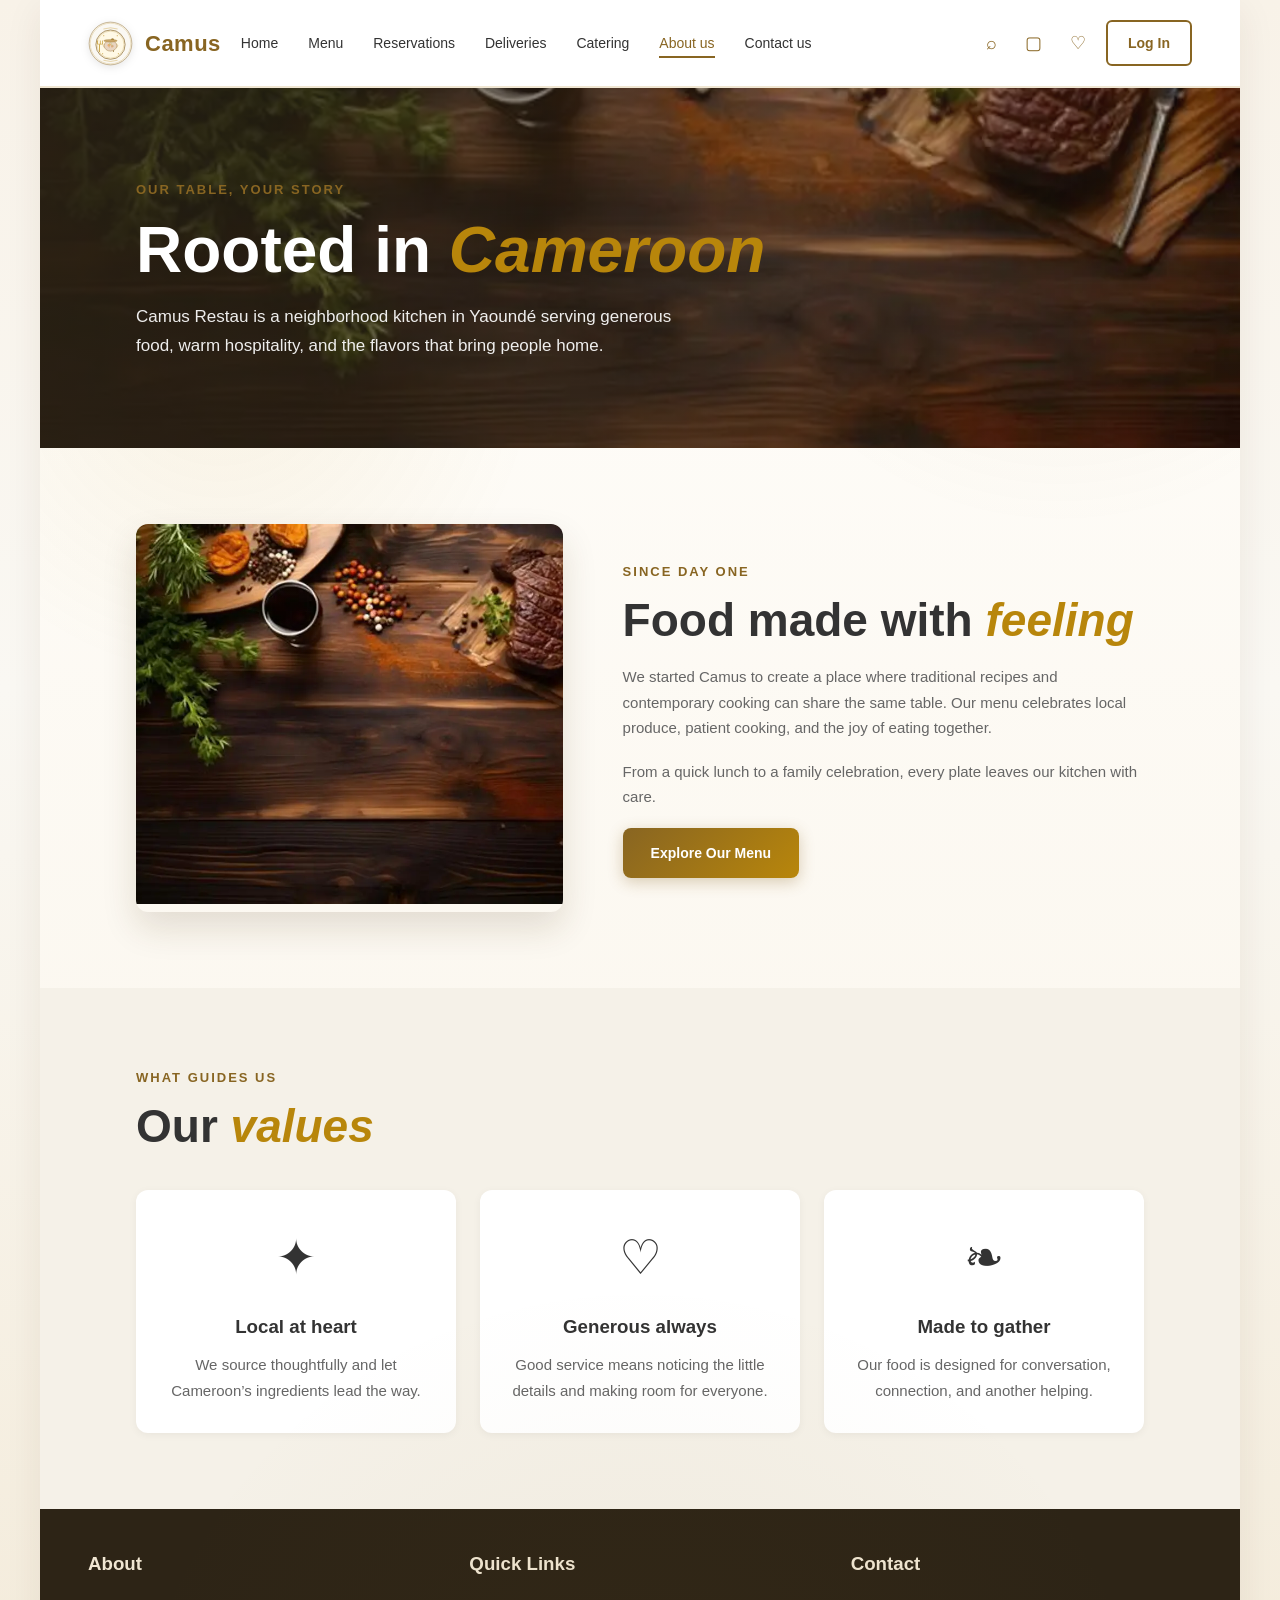
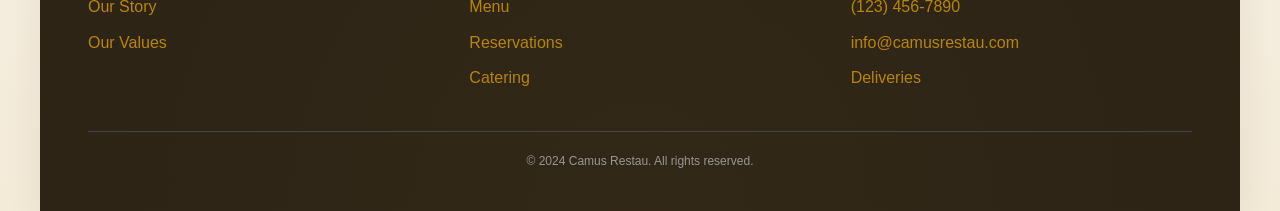
==== about.html @ 5d690c19 "Add about catering and delivery pages" ====
<!doctype html>
<html lang="en">
<head>
  <meta charset="UTF-8">
  <meta name="viewport" content="width=device-width, initial-scale=1.0">
  <title>About Us - Camus Restau</title>
  <link rel="stylesheet" href="style.css">
</head>
<body class="service-page">
  <main class="site-shell">
    <div class="paper-panel">
      <header class="site-header">
        <a href="index.html" class="brand" aria-label="Camus Restau home"><img src="logo.svg" alt="Camus Restau" class="brand-logo"><span>Camus</span></a>
        <button class="mobile-menu" id="menuButton" aria-label="Toggle navigation" aria-expanded="false">☰</button>
        <nav class="main-nav" id="mainNav" aria-label="Primary navigation">
          <a href="index.html">Home</a><a href="menu.html">Menu</a><a href="reservations.html">Reservations</a><a href="deliveries.html">Deliveries</a><a href="catering.html">Catering</a><a href="about.html" class="active">About us</a><a href="index.html#contact">Contact us</a>
        </nav>
        <div class="header-actions"><button aria-label="Search" class="search-button">⌕</button><button aria-label="Shopping bag" data-message="Online ordering is coming soon">▢</button><button aria-label="Wishlist" data-message="Your wishlist is coming soon">♡</button><a href="login.html" class="login-button">Log In</a></div>
      </header>

      <section class="service-hero about-hero"><div><span class="eyebrow">Our table, your story</span><h1>Rooted in <span class="script-accent">Cameroon</span></h1><p>Camus Restau is a neighborhood kitchen in Yaoundé serving generous food, warm hospitality, and the flavors that bring people home.</p></div></section>
      <section class="about-intro content-section"><div class="about-image"><img src="sample-pics/bg2.webp" alt="A warm dining room prepared for guests"></div><div class="section-copy"><span class="eyebrow">Since day one</span><h2>Food made with <span class="script-accent">feeling</span></h2><p>We started Camus to create a place where traditional recipes and contemporary cooking can share the same table. Our menu celebrates local produce, patient cooking, and the joy of eating together.</p><p>From a quick lunch to a family celebration, every plate leaves our kitchen with care.</p><a href="menu.html" class="primary-button">Explore Our Menu</a></div></section>
      <section class="values-section content-section"><div class="section-heading"><span class="eyebrow">What guides us</span><h2>Our <span class="script-accent">values</span></h2></div><div class="feature-grid"><article class="feature-card"><span>✦</span><h3>Local at heart</h3><p>We source thoughtfully and let Cameroon’s ingredients lead the way.</p></article><article class="feature-card"><span>♡</span><h3>Generous always</h3><p>Good service means noticing the little details and making room for everyone.</p></article><article class="feature-card"><span>❧</span><h3>Made to gather</h3><p>Our food is designed for conversation, connection, and another helping.</p></article></div></section>
      <footer class="site-footer"><div class="footer-content"><div class="footer-section"><h3>About</h3><a href="about.html">Our Story</a><a href="about.html#values">Our Values</a></div><div class="footer-section"><h3>Quick Links</h3><a href="menu.html">Menu</a><a href="reservations.html">Reservations</a><a href="catering.html">Catering</a></div><div class="footer-section"><h3>Contact</h3><a href="tel:+1234567890">(123) 456-7890</a><a href="mailto:info@camusrestau.com">info@camusrestau.com</a><a href="deliveries.html">Deliveries</a></div></div><div class="footer-bottom"><p>&copy; 2024 Camus Restau. All rights reserved.</p></div></footer>
    </div>
  </main>
  <script src="js/app.js"></script>
</body>
</html>
---- style.css ----
/* Global Styles */
* {
    margin: 0;
    padding: 0;
    box-sizing: border-box;
}

html {
    scroll-behavior: smooth;
}

body {
    font-family: -apple-system, BlinkMacSystemFont, "Segoe UI", Roboto, "Helvetica Neue", sans-serif;
    line-height: 1.6;
    color: #333;
    background:
        radial-gradient(circle at top, rgba(184, 134, 11, 0.12), transparent 25%),
        linear-gradient(180deg, #f8f2e8 0%, #faf8f3 38%, #f3ead8 100%);
}

/* Layout */
.site-shell {
    max-width: 100%;
    margin: 0 auto;
    padding: 0;
}

.paper-panel {
    max-width: 1200px;
    margin: 0 auto;
    background: linear-gradient(180deg, #fffefb 0%, #f9f3e8 100%);
    min-height: 100vh;
    display: flex;
    flex-direction: column;
    box-shadow: 0 10px 35px rgba(60, 40, 8, 0.08);
    position: relative;
}

.paper-panel::before {
    content: "";
    position: absolute;
    inset: 0;
    background: radial-gradient(circle at 15% 20%, rgba(184, 134, 11, 0.08), transparent 18%),
                radial-gradient(circle at 85% 10%, rgba(136, 101, 34, 0.08), transparent 18%),
                radial-gradient(circle at 50% 100%, rgba(136, 101, 34, 0.06), transparent 28%);
    pointer-events: none;
}

/* Header & Navigation */
.site-header {
    display: flex;
    align-items: center;
    justify-content: space-between;
    gap: 20px;
    padding: 20px 4%;
    background: white;
    border-bottom: 2px solid #f0e6d2;
    flex-wrap: wrap;
    position: sticky;
    top: 0;
    z-index: 10;
}

.brand {
    display: flex;
    align-items: center;
    gap: 12px;
    font-size: 22px;
    font-weight: 700;
    color: #886522;
    text-decoration: none;
    letter-spacing: 0.5px;
}

.brand-mark {
    font-size: 28px;
    background: linear-gradient(135deg, #886522, #b8860b);
    -webkit-background-clip: text;
    -webkit-text-fill-color: transparent;
    background-clip: text;
}

.brand-logo {
    width: 45px;
    height: 45px;
    object-fit: contain;
    filter: drop-shadow(0 2px 4px rgba(0, 0, 0, 0.1));
    transition: transform 0.3s ease;
}

.brand:hover .brand-logo {
    transform: scale(1.05) rotate(-2deg);
}

.main-nav {
    display: flex;
    gap: 30px;
    margin: 0 auto 0 0;
    list-style: none;
}

.main-nav a {
    text-decoration: none;
    color: #333;
    font-size: 14px;
    font-weight: 500;
    transition: color 0.3s ease;
    position: relative;
}

.main-nav a:hover,
.main-nav a.active {
    color: #886522;
}

.main-nav a::after {
    content: '';
    position: absolute;
    bottom: -4px;
    left: 0;
    width: 0;
    height: 2px;
    background: #886522;
    transition: width 0.3s ease;
}

.main-nav a:hover::after,
.main-nav a.active::after {
    width: 100%;
}

.mobile-menu {
    display: none;
    background: none;
    border: none;
    font-size: 24px;
    cursor: pointer;
    color: #333;
}

.header-actions {
    display: flex;
    gap: 12px;
    align-items: center;
}

.header-actions button {
    background: none;
    border: none;
    font-size: 18px;
    cursor: pointer;
    padding: 8px;
    color: #886522;
    transition: transform 0.2s;
}

.header-actions button:hover {
    transform: scale(1.15);
}

.login-button {
    padding: 10px 20px !important;
    border: 2px solid #886522 !important;
    color: #886522 !important;
    background: white !important;
    border-radius: 6px;
    font-weight: 600;
    font-size: 14px !important;
    transition: all 0.3s;
}

.login-button:hover {
    background: #886522 !important;
    color: white !important;
}

/* Hero Section */
.hero {
    display: grid;
    grid-template-columns: 1fr 1fr;
    gap: 50px;
    align-items: center;
    padding: 60px 4%;
    background: linear-gradient(135deg, #faf8f3 0%, #f5f1e8 100%);
}

.hero-copy {
    display: flex;
    flex-direction: column;
    gap: 20px;
}

.hero-copy h1 {
    font-size: clamp(36px, 6vw, 56px);
    line-height: 1.2;
    color: #333;
    font-weight: 700;
}

.eyebrow {
    font-size: 13px;
    color: #886522;
    text-transform: uppercase;
    letter-spacing: 2px;
    font-weight: 700;
}

.script-accent {
    font-style: italic;
    color: #b8860b;
    font-weight: 600;
}

.hero-copy p {
    font-size: 16px;
    line-height: 1.7;
    color: #666;
    max-width: 500px;
}

.hero-actions {
    display: flex;
    gap: 15px;
    flex-wrap: wrap;
    margin-top: 10px;
}

.primary-button,
.secondary-button {
    padding: 14px 28px;
    font-size: 14px;
    font-weight: 600;
    border-radius: 8px;
    cursor: pointer;
    border: none;
    transition: all 0.3s ease;
    text-decoration: none;
    display: inline-block;
    text-align: center;
}

.primary-button {
    background: linear-gradient(135deg, #886522, #b8860b);
    color: white;
    box-shadow: 0 4px 15px rgba(136, 101, 34, 0.3);
}

.primary-button:hover {
    transform: translateY(-2px);
    box-shadow: 0 6px 20px rgba(136, 101, 34, 0.4);
}

.secondary-button {
    background: white;
    border: 2px solid #886522;
    color: #886522;
}

.secondary-button:hover {
    background: #886522;
    color: white;
    transform: translateY(-2px);
}

.hours {
    font-size: 15px;
    color: #886522;
    font-weight: 600;
    margin-top: 10px;
}

.hero-visual {
    position: relative;
    display: flex;
    justify-content: center;
    align-items: center;
}

.plate-ring {
    width: min(45vw, 420px);
    aspect-ratio: 1;
    border-radius: 50%;
    border: 4px solid #886522;
    display: flex;
    align-items: center;
    justify-content: center;
    position: relative;
    background: white;
    box-shadow: 0 8px 30px rgba(0, 0, 0, 0.1);
}

.plate-frame {
    width: 92%;
    aspect-ratio: 1;
    border-radius: 50%;
    overflow: hidden;
}

.plate-frame img {
    width: 100%;
    height: 100%;
    object-fit: cover;
}

.doodle,
.garnish,
.leaf-mark {
    position: absolute;
    font-size: 32px;
    opacity: 0.8;
}

.pizza-doodle {
    top: -10%;
    left: 5%;
    font-size: 48px;
}

.tomato {
    font-size: 24px;
    color: #e74c3c;
}

.tomato-one {
    top: 15%;
    right: 10%;
}

.tomato-two {
    bottom: 20%;
    right: 8%;
}

.onion {
    top: 8%;
    right: 15%;
}

.leaf-mark {
    bottom: 10%;
    left: 12%;
    font-size: 28px;
}

/* Main Content Area */
main {
    flex: 1;
}

/* Reviews Section */
.reviews-section {
    padding: 80px 4%;
    background: #faf8f3;
}

.section-heading-row {
    display: flex;
    justify-content: space-between;
    align-items: flex-start;
    margin-bottom: 50px;
    gap: 30px;
}

.section-heading-row > div:first-child {
    display: flex;
    align-items: flex-start;
    gap: 20px;
    flex: 1;
}

.section-heading-row h2 {
    font-size: clamp(28px, 5vw, 42px);
    color: #333;
    font-weight: 700;
}

.leaf-doodle {
    font-size: 42px;
    flex-shrink: 0;
}

.carousel-controls {
    display: flex;
    gap: 10px;
    flex-shrink: 0;
}

.control {
    width: 44px;
    height: 44px;
    border: 2px solid #ddd;
    background: white;
    cursor: pointer;
    font-size: 18px;
    border-radius: 8px;
    transition: all 0.3s;
    display: flex;
    align-items: center;
    justify-content: center;
}

.control.dark {
    border-color: #333;
    color: #333;
}

.control.dark:hover {
    background: #333;
    color: white;
}

.control.orange {
    border-color: #886522;
    color: #886522;
}

.control.orange:hover {
    background: #886522;
    color: white;
    transform: scale(1.05);
}

.review-grid {
    display: grid;
    grid-template-columns: repeat(auto-fit, minmax(320px, 1fr));
    gap: 25px;
}

.review-card {
    background: white;
    padding: 30px;
    border-radius: 12px;
    box-shadow: 0 2px 10px rgba(0, 0, 0, 0.05);
    transition: all 0.3s ease;
}

.review-card:hover {
    transform: translateY(-4px);
    box-shadow: 0 8px 25px rgba(0, 0, 0, 0.1);
}

.review-card p {
    font-size: 15px;
    line-height: 1.7;
    color: #666;
    margin-bottom: 15px;
}

.review-author {
    font-weight: 600;
    color: #886522;
    font-size: 14px;
}

.stars {
    color: #ffc107;
    font-size: 13px;
    margin-top: 10px;
}

/* Menu Page */
.menu-page {
    background: #f2e7d8;
}

.menu-page .paper-panel {
    background: rgba(255, 253, 250, 0.7);
    backdrop-filter: blur(1.5px);
}

.menu-hero {
    padding: 60px 4%;
    color: white;
    text-align: center;
    position: relative;
    overflow: hidden;
    background: linear-gradient(135deg, rgba(61, 42, 16, 0.75), rgba(184, 134, 11, 0.42));
}

.menu-hero::before {
    content: '';
    position: absolute;
    inset: 0;
    background: url('sample-pics/bg2.webp') center center / cover no-repeat;
    filter: saturate(1.18) contrast(1.12) brightness(0.82);
    transform: scale(1.03);
    z-index: 0;
}

.menu-hero::after {
    content: '';
    position: absolute;
    inset: 0;
    background: radial-gradient(circle at 20% 50%, rgba(255, 255, 255, 0.18) 0%, transparent 42%),
                radial-gradient(circle at 80% 80%, rgba(0, 0, 0, 0.18) 0%, transparent 46%);
    z-index: 1;
    pointer-events: none;
}

.menu-hero > * {
    position: relative;
    z-index: 2;
}

.menu-hero h1 {
    font-size: clamp(36px, 6vw, 52px);
    margin-bottom: 15px;
    font-weight: 800;
    letter-spacing: 1px;
    text-shadow: 0 2px 10px rgba(0, 0, 0, 0.2);
    animation: fadeInDown 0.8s ease-out;
}

.menu-hero p {
    font-size: 18px;
    opacity: 0.95;
    animation: fadeInUp 0.8s ease-out 0.2s both;
    letter-spacing: 0.5px;
}

@keyframes fadeInDown {
    from {
        opacity: 0;
        transform: translateY(-20px);
    }
    to {
        opacity: 1;
        transform: translateY(0);
    }
}

.menu-container {
    padding: 60px 4%;
    max-width: 1000px;
    margin: 0 auto;
    animation: fadeIn 0.8s ease-out 0.3s both;
    background: linear-gradient(180deg, rgba(255, 255, 255, 0.12), rgba(248, 241, 228, 0.72));
    border-radius: 0 0 24px 24px;
    position: relative;
    z-index: 1;
}

@keyframes fadeIn {
    from {
        opacity: 0;
    }
    to {
        opacity: 1;
    }
}

.menu-category {
    margin-bottom: 60px;
    background: rgba(255, 255, 255, 0.72);
    border: 1px solid rgba(136, 101, 34, 0.12);
    border-radius: 18px;
    padding: 28px 24px 12px;
    box-shadow: 0 10px 30px rgba(80, 56, 16, 0.07);
    backdrop-filter: blur(1px);
}

.menu-category h2 {
    font-size: 32px;
    color: #886522;
    margin-bottom: 30px;
    padding-bottom: 15px;
    border-bottom: 3px solid #886522;
    position: relative;
    animation: slideInLeft 0.6s ease-out;
}

@keyframes slideInLeft {
    from {
        opacity: 0;
        transform: translateX(-30px);
    }
    to {
        opacity: 1;
        transform: translateX(0);
    }
}

.menu-item {
    display: flex;
    justify-content: space-between;
    align-items: flex-start;
    gap: 20px;
    margin-bottom: 25px;
    padding: 20px;
    border: 1px solid rgba(224, 213, 199, 0.9);
    border-radius: 12px;
    transition: all 0.3s ease;
    background: linear-gradient(180deg, rgba(255,255,255,0.96), rgba(249,244,234,0.92));
    animation: slideInRight 0.6s ease-out;
}

.menu-item:nth-child(1) {
    animation-delay: 0.1s;
}

.menu-item:nth-child(2) {
    animation-delay: 0.2s;
}

.menu-item:nth-child(3) {
    animation-delay: 0.3s;
}

.menu-item:nth-child(4) {
    animation-delay: 0.4s;
}

.menu-item:nth-child(5) {
    animation-delay: 0.5s;
}

.menu-item:nth-child(6) {
    animation-delay: 0.6s;
}

@keyframes slideInRight {
    from {
        opacity: 0;
        transform: translateX(-20px);
    }
    to {
        opacity: 1;
        transform: translateX(0);
    }
}

.menu-item:hover {
    background: #faf8f3;
    transform: translateX(8px);
    box-shadow: 0 4px 12px rgba(136, 101, 34, 0.1);
    border-bottom-color: #886522;
}

.menu-item:last-child {
    border-bottom: 1px solid #f0e6d2;
}

.item-info h3 {
    font-size: 18px;
    color: #333;
    margin-bottom: 8px;
    font-weight: 700;
    letter-spacing: 0.3px;
}

.item-description {
    font-size: 14px;
    color: #666;
    line-height: 1.6;
    margin-bottom: 8px;
}

.item-price {
    font-size: 18px;
    color: #886522;
    font-weight: 700;
    white-space: nowrap;
    background: linear-gradient(135deg, rgba(136, 101, 34, 0.1), rgba(184, 134, 11, 0.1));
    padding: 6px 12px;
    border-radius: 6px;
}

.item-info {
    flex: 1;
}

/* Reservation Page */
.reservation-hero {
    padding: 60px 4%;
    background:
        radial-gradient(circle at top left, rgba(184, 134, 11, 0.15), transparent 28%),
        linear-gradient(135deg, #f2e7d5, #faf8f3 52%, #f3ebdd);
    text-align: center;
    border-bottom: 2px solid #e0d5c7;
    position: relative;
    overflow: hidden;
}

.reservation-hero::before {
    content: "";
    position: absolute;
    inset: 0;
    background: radial-gradient(circle at 85% 30%, rgba(136, 101, 34, 0.08), transparent 20%);
    pointer-events: none;
}

.reservation-hero h1 {
    font-size: clamp(36px, 6vw, 52px);
    color: #333;
    margin-bottom: 15px;
    font-weight: 800;
    letter-spacing: 1px;
    animation: slideDown 0.6s ease-out;
}

.reservation-hero p {
    font-size: 16px;
    color: #666;
    animation: slideUp 0.6s ease-out 0.1s both;
}

@keyframes slideDown {
    from {
        opacity: 0;
        transform: translateY(-20px);
    }
    to {
        opacity: 1;
        transform: translateY(0);
    }
}

@keyframes slideUp {
    from {
        opacity: 0;
        transform: translateY(20px);
    }
    to {
        opacity: 1;
        transform: translateY(0);
    }
}

.reservation-container {
    max-width: 600px;
    margin: 60px auto;
    padding: 40px;
    background: linear-gradient(180deg, #fffdfb, #f5efe5);
    border: 1px solid rgba(136, 101, 34, 0.12);
    border-radius: 16px;
    box-shadow: 0 18px 35px rgba(72, 48, 14, 0.09);
    animation: fadeInUp 0.6s ease-out;
}

@keyframes fadeInUp {
    from {
        opacity: 0;
        transform: translateY(30px);
    }
    to {
        opacity: 1;
        transform: translateY(0);
    }
}

.form-group {
    margin-bottom: 25px;
    animation: fadeIn 0.6s ease-out;
}

.form-group label {
    display: block;
    margin-bottom: 10px;
    font-weight: 600;
    color: #333;
    font-size: 14px;
    letter-spacing: 0.3px;
}

.form-group input,
.form-group select,
.form-group textarea {
    width: 100%;
    padding: 13px 15px;
    border: 2px solid #e0d5c7;
    border-radius: 8px;
    font-size: 14px;
    font-family: inherit;
    transition: all 0.3s ease;
    background: #fafafa;
}

.form-group input:hover,
.form-group select:hover,
.form-group textarea:hover {
    border-color: #d4c4b8;
    background: white;
}

.form-group input:focus,
.form-group select:focus,
.form-group textarea:focus {
    outline: none;
    border-color: #886522;
    background: white;
    box-shadow: 0 0 0 4px rgba(136, 101, 34, 0.15);
    transform: translateY(-1px);
}

.form-row {
    display: grid;
    grid-template-columns: 1fr 1fr;
    gap: 20px;
}

.form-row .form-group {
    margin-bottom: 25px;
    animation: fadeIn 0.6s ease-out;
}

.form-row .form-group:nth-child(1) {
    animation-delay: 0.1s;
}

.form-row .form-group:nth-child(2) {
    animation-delay: 0.2s;
}

.submit-button {
    width: 100%;
    padding: 16px;
    background: linear-gradient(135deg, #886522, #b8860b);
    color: white;
    border: none;
    border-radius: 8px;
    font-size: 16px;
    font-weight: 700;
    cursor: pointer;
    transition: all 0.3s ease;
    margin-top: 20px;
    letter-spacing: 0.5px;
    box-shadow: 0 4px 15px rgba(136, 101, 34, 0.3);
}

.submit-button:hover {
    transform: translateY(-2px);
    box-shadow: 0 8px 25px rgba(136, 101, 34, 0.45);
}

.submit-button:active {
    transform: translateY(0);
    box-shadow: 0 2px 8px rgba(136, 101, 34, 0.3);
}

/* Footer */
.site-footer {
    max-width: 100%;
    background: #2d2416;
    color: #b8860b;
    padding: 40px 4%;
    margin-top: auto;
}

.footer-content {
    max-width: 1200px;
    margin: 0 auto;
    display: grid;
    grid-template-columns: repeat(auto-fit, minmax(250px, 1fr));
    gap: 40px;
    margin-bottom: 30px;
}

.footer-section h3 {
    color: #f0e6d2;
    margin-bottom: 15px;
    font-weight: 600;
}

.footer-section a {
    display: block;
    color: #b8860b;
    text-decoration: none;
    margin-bottom: 10px;
    transition: color 0.3s;
}

.footer-section a:hover {
    color: #f0e6d2;
}

.footer-bottom {
    border-top: 1px solid #444;
    padding-top: 20px;
    text-align: center;
    font-size: 12px;
    color: #999;
}

/* Info Box Styling */
.info-box {
    background: linear-gradient(135deg, #f5f1e8, #faf8f3);
    padding: 25px;
    border-radius: 10px;
    margin-top: 30px;
    border-left: 5px solid #886522;
    box-shadow: 0 4px 12px rgba(136, 101, 34, 0.1);
    transition: all 0.3s ease;
}

.info-box:hover {
    box-shadow: 0 6px 20px rgba(136, 101, 34, 0.15);
    transform: translateY(-2px);
}

.info-box h3 {
    color: #886522;
    margin-bottom: 10px;
    font-size: 18px;
    font-weight: 700;
}

.info-box p {
    color: #666;
    font-size: 14px;
    line-height: 1.6;
    margin-bottom: 10px;
}

.info-box p:last-child {
    margin-bottom: 0;
}

/* Feature Cards */
.feature-card {
    text-align: center;
    padding: 30px 20px;
    border-radius: 12px;
    background: white;
    transition: all 0.3s ease;
    box-shadow: 0 2px 8px rgba(0, 0, 0, 0.05);
}

.feature-card:hover {
    transform: translateY(-8px);
    box-shadow: 0 12px 30px rgba(136, 101, 34, 0.15);
}

.feature-card span {
    font-size: 48px;
    display: block;
    margin-bottom: 15px;
    animation: pulse 2s ease-in-out infinite;
}

@keyframes pulse {
    0%, 100% {
        transform: scale(1);
    }
    50% {
        transform: scale(1.05);
    }
}

/* Checkbox Styling */
input[type="checkbox"] {
    width: 18px;
    height: 18px;
    cursor: pointer;
    accent-color: #886522;
}

input[type="checkbox"]:hover {
    filter: brightness(0.9);
}

/* Login & Sign Up Page */
.login-container {
    flex: 1;
    display: flex;
    align-items: center;
    justify-content: center;
    padding: 60px 4%;
    background: linear-gradient(135deg, #f5f1e8 0%, #faf8f3 100%);
}

.login-card,
.signup-card {
    width: 100%;
    max-width: 450px;
    background: white;
    padding: 45px;
    border-radius: 12px;
    box-shadow: 0 8px 30px rgba(0, 0, 0, 0.1);
    animation: slideInUp 0.6s ease-out;
}

.login-header {
    text-align: center;
    margin-bottom: 35px;
    animation: fadeIn 0.6s ease-out;
}

.login-header h1 {
    font-size: 32px;
    color: #333;
    margin-bottom: 10px;
    font-weight: 800;
}

.login-header p {
    color: #666;
    font-size: 14px;
}

.login-form,
.signup-form {
    display: flex;
    flex-direction: column;
    gap: 20px;
}

.login-form .form-group,
.signup-form .form-group {
    margin-bottom: 0;
    animation: fadeIn 0.6s ease-out;
}

.login-form .form-group:nth-child(1) {
    animation-delay: 0.1s;
}

.login-form .form-group:nth-child(2) {
    animation-delay: 0.2s;
}

.login-form .form-group:nth-child(3) {
    animation-delay: 0.3s;
}

.signup-form .form-row .form-group {
    animation: fadeIn 0.6s ease-out;
}

.login-form label,
.signup-form label {
    font-weight: 600;
    color: #333;
    font-size: 13px;
    margin-bottom: 8px;
    display: block;
}

.login-form input,
.signup-form input,
.login-form textarea,
.signup-form textarea {
    width: 100%;
    padding: 12px 14px;
    border: 2px solid #e0d5c7;
    border-radius: 8px;
    font-size: 14px;
    font-family: inherit;
    transition: all 0.3s ease;
    background: #fafafa;
}

.login-form input:hover,
.signup-form input:hover {
    border-color: #d4c4b8;
    background: white;
}

.login-form input:focus,
.signup-form input:focus {
    outline: none;
    border-color: #886522;
    background: white;
    box-shadow: 0 0 0 3px rgba(136, 101, 34, 0.15);
}

.password-wrapper {
    position: relative;
    display: flex;
    align-items: center;
}

.password-wrapper input {
    flex: 1;
    padding-right: 45px;
}

.toggle-password {
    position: absolute;
    right: 12px;
    background: none;
    border: none;
    cursor: pointer;
    font-size: 18px;
    padding: 6px;
    color: #886522;
    transition: transform 0.2s;
}

.toggle-password:hover {
    transform: scale(1.2);
}

.form-options {
    display: flex;
    justify-content: space-between;
    align-items: center;
    font-size: 13px;
    margin-bottom: 5px;
}

.remember-me {
    display: flex;
    align-items: center;
    gap: 6px;
}

.remember-me input[type="checkbox"] {
    width: 16px;
    height: 16px;
    accent-color: #886522;
}

.remember-me label {
    margin: 0;
    cursor: pointer;
    color: #666;
}

.forgot-password {
    color: #886522;
    text-decoration: none;
    font-weight: 500;
    transition: color 0.3s;
}

.forgot-password:hover {
    color: #b8860b;
    text-decoration: underline;
}

.login-submit {
    background: linear-gradient(135deg, #886522, #b8860b);
    color: white;
    border: none;
    padding: 14px;
    border-radius: 8px;
    font-size: 15px;
    font-weight: 700;
    cursor: pointer;
    transition: all 0.3s ease;
    margin-top: 10px;
    letter-spacing: 0.5px;
    box-shadow: 0 4px 15px rgba(136, 101, 34, 0.3);
}

.login-submit:hover {
    transform: translateY(-2px);
    box-shadow: 0 6px 20px rgba(136, 101, 34, 0.4);
}

.login-submit:active {
    transform: translateY(0);
    box-shadow: 0 2px 8px rgba(136, 101, 34, 0.3);
}

.signup-section {
    text-align: center;
    padding-top: 20px;
    border-top: 1px solid #e0d5c7;
    font-size: 14px;
    color: #666;
    animation: fadeIn 0.6s ease-out 0.4s both;
}

.signup-section a {
    color: #886522;
    text-decoration: none;
    font-weight: 600;
    transition: color 0.3s;
}

.signup-section a:hover {
    color: #b8860b;
    text-decoration: underline;
}

.demo-info {
    background: linear-gradient(135deg, #f5f1e8, #faf8f3);
    padding: 15px;
    border-radius: 8px;
    border-left: 4px solid #886522;
    font-size: 12px;
    color: #666;
    margin-top: 20px;
    animation: fadeIn 0.6s ease-out 0.5s both;
}

.demo-info p {
    margin: 0;
    line-height: 1.6;
}

.error-message {
    color: #e74c3c;
    font-size: 12px;
    margin-top: 5px;
    display: block;
    min-height: 16px;
    animation: slideDown 0.3s ease-out;
}

.error-message:empty {
    display: none;
}

/* Menu Search Styles */
.menu-search-section {
    padding: 30px 4%;
    background: white;
    border-bottom: 2px solid #f0e6d2;
    display: flex;
    justify-content: center;
    animation: fadeIn 0.6s ease-out;
}

.search-box {
    width: 100%;
    max-width: 500px;
    position: relative;
}

.search-box input {
    width: 100%;
    padding: 14px 18px 14px 45px;
    border: 2px solid #e0d5c7;
    border-radius: 8px;
    font-size: 14px;
    font-family: inherit;
    transition: all 0.3s ease;
    background: #fafafa;
}

.search-box input:focus {
    outline: none;
    border-color: #886522;
    background: white;
    box-shadow: 0 0 0 3px rgba(136, 101, 34, 0.15);
}

.search-box::before {
    content: '⌕';
    position: absolute;
    left: 14px;
    top: 50%;
    transform: translateY(-50%);
    color: #886522;
    font-size: 16px;
    pointer-events: none;
}

.no-results {
    text-align: center;
    padding: 40px 20px;
    color: #666;
    font-size: 16px;
}

.no-results span {
    font-size: 48px;
    display: block;
    margin-bottom: 15px;
    opacity: 0.5;
}

.menu-item.hidden {
    display: none;
}

.menu-item.highlighted {
    background: linear-gradient(135deg, #fff9e6, #fef4d4);
    border-left: 4px solid #b8860b;
}

/* About, catering, and delivery pages */
.login-button {
    display: inline-block;
    text-decoration: none;
    text-align: center;
}

.service-hero {
    min-height: 360px;
    padding: 80px 8%;
    display: flex;
    align-items: center;
    position: relative;
    overflow: hidden;
    background: #f3ead8;
}

.service-hero::before {
    content: '';
    position: absolute;
    inset: 0;
    background: linear-gradient(90deg, rgba(45, 36, 22, 0.82), rgba(45, 36, 22, 0.22)), url('sample-pics/bg2.webp') center / cover;
}

.service-hero > * {
    position: relative;
    z-index: 1;
}

.service-hero h1 {
    max-width: 650px;
    color: white;
    font-size: clamp(38px, 7vw, 64px);
    line-height: 1.1;
    margin: 14px 0 18px;
}

.service-hero p {
    max-width: 560px;
    color: rgba(255, 255, 255, 0.92);
    font-size: 17px;
    line-height: 1.7;
}

.content-section {
    padding: 76px 8%;
}

.section-heading {
    margin-bottom: 38px;
}

.section-heading h2,
.section-copy h2,
.service-form-copy h2 {
    color: #333;
    font-size: clamp(30px, 5vw, 46px);
    line-height: 1.15;
    margin-top: 10px;
}

.feature-grid {
    display: grid;
    grid-template-columns: repeat(3, 1fr);
    gap: 24px;
}

.values-section,
.steps-grid {
    background: #f5f1e8;
}

.feature-card strong {
    display: block;
    color: #b8860b;
    font-size: 18px;
    margin-bottom: 14px;
}

.feature-card h3 {
    margin-bottom: 10px;
}

.feature-card p,
.section-copy p,
.service-form-copy p {
    color: #666;
    font-size: 15px;
    line-height: 1.7;
}

.about-intro {
    display: grid;
    grid-template-columns: minmax(280px, 0.9fr) 1.1fr;
    gap: 60px;
    align-items: center;
}

.about-image {
    min-height: 380px;
    overflow: hidden;
    border-radius: 12px;
    box-shadow: 0 16px 35px rgba(72, 48, 14, 0.14);
}

.about-image img {
    width: 100%;
    height: 100%;
    min-height: 380px;
    object-fit: cover;
}

.section-copy p {
    margin: 18px 0;
}

.service-form-section {
    display: grid;
    grid-template-columns: 0.8fr 1.2fr;
    gap: 60px;
    padding: 76px 8%;
    background: #fffdfb;
}

.contact-note {
    border-left: 4px solid #b8860b;
    padding-left: 16px;
    margin-top: 25px;
}

.service-form {
    display: grid;
    grid-template-columns: 1fr 1fr;
    gap: 12px 18px;
    padding: 30px;
    background: #f5f1e8;
    border: 1px solid #e0d5c7;
    border-radius: 12px;
}

.service-form label {
    color: #333;
    font-weight: 600;
    font-size: 13px;
    align-self: end;
}

.service-form input,
.service-form select,
.service-form textarea {
    width: 100%;
    padding: 12px 14px;
    border: 2px solid #e0d5c7;
    border-radius: 8px;
    background: white;
    font: inherit;
    grid-column: span 1;
}

.service-form textarea,
.service-form textarea + .submit-button {
    grid-column: 1 / -1;
}

.service-form input:focus,
.service-form select:focus,
.service-form textarea:focus {
    outline: none;
    border-color: #886522;
    box-shadow: 0 0 0 3px rgba(136, 101, 34, 0.15);
}

.service-form .submit-button {
    grid-column: 1 / -1;
}

.delivery-hero {
    justify-content: space-between;
    gap: 40px;
}

.delivery-route {
    width: min(34vw, 280px);
    display: flex;
    align-items: center;
    gap: 12px;
    color: white;
    font-size: 28px;
}

.delivery-route i {
    flex: 1;
    border-top: 3px dashed #f0c86a;
}

@media (max-width: 768px) {
    .service-hero,
    .content-section,
    .service-form-section {
        padding: 55px 5%;
    }

    .feature-grid,
    .about-intro,
    .service-form-section {
        grid-template-columns: 1fr;
    }

    .about-image,
    .about-image img {
        min-height: 260px;
    }

    .delivery-route {
        display: none;
    }

    .service-form {
        grid-template-columns: 1fr;
    }

    .service-form input,
    .service-form select,
    .service-form textarea,
    .service-form .submit-button {
        grid-column: 1;
    }
}

.signup-form .form-row {
    display: grid;
    grid-template-columns: 1fr 1fr;
    gap: 15px;
}

.signup-form .form-row .form-group {
    margin-bottom: 0;
}

.form-group.terms {
    display: flex;
    align-items: flex-start;
    gap: 8px;
    margin-bottom: 0;
    margin-top: 10px;
}

.form-group.terms input[type="checkbox"] {
    width: 16px;
    height: 16px;
    margin-top: 3px;
    flex-shrink: 0;
}

.form-group.terms label {
    margin: 0;
    font-weight: 500;
    color: #666;
    cursor: pointer;
}

@media (max-width: 1024px) {
    .hero {
        grid-template-columns: 1fr;
        padding: 40px 4%;
    }

    .hero-visual {
        order: -1;
    }

    .plate-ring {
        width: min(60vw, 350px);
    }

    .main-nav {
        gap: 20px;
    }

    .main-nav a {
        font-size: 13px;
    }
}

@media (max-width: 768px) {
    .site-header {
        padding: 15px 4%;
    }

    .brand {
        font-size: 18px;
    }

    .main-nav {
        position: absolute;
        top: 60px;
        left: 0;
        right: 0;
        background: white;
        flex-direction: column;
        gap: 0;
        padding: 20px;
        border-bottom: 2px solid #f0e6d2;
        max-height: 0;
        overflow: hidden;
        transition: max-height 0.3s ease;
        display: none;
    }

    .main-nav.is-open {
        display: flex;
        max-height: 500px;
    }

    .main-nav a {
        padding: 12px 0;
        border-bottom: 1px solid #f0e6d2;
    }

    .mobile-menu {
        display: block;
    }

    .header-actions {
        width: 100%;
        margin-top: 10px;
        justify-content: flex-end;
    }

    .hero-actions {
        flex-direction: column;
    }

    .hero-visual {
        order: -1;
        margin-bottom: 10px;
    }

    .primary-button,
    .secondary-button {
        width: 100%;
    }

    .section-heading-row {
        flex-direction: column;
        align-items: flex-start;
    }

    .carousel-controls {
        margin-top: 20px;
    }

    .form-row {
        grid-template-columns: 1fr;
    }

    .menu-item {
        flex-direction: column;
    }

    .review-grid {
        grid-template-columns: 1fr;
    }

    .footer-content {
        grid-template-columns: 1fr;
        gap: 30px;
    }
}

@media (max-width: 480px) {
    .site-header {
        padding: 12px 3%;
    }

    .brand {
        font-size: 16px;
    }

    .hero {
        padding: 30px 3%;
    }

    .hero-copy h1 {
        font-size: 28px;
    }

    .hero-copy p {
        font-size: 14px;
    }

    .hero-visual {
        margin-top: 30px;
    }

    .plate-ring {
        width: min(80vw, 280px);
    }

    .primary-button,
    .secondary-button {
        padding: 12px 20px;
        font-size: 13px;
    }

    .reviews-section {
        padding: 40px 3%;
    }

    .menu-container {
        padding: 40px 3%;
    }

    .menu-category h2 {
        font-size: 24px;
    }

    .item-info h3 {
        font-size: 16px;
    }

    .reservation-container {
        padding: 25px;
        margin: 40px 0;
    }

    .form-group input,
    .form-group select,
    .form-group textarea {
        padding: 10px 12px;
        font-size: 16px;
    }

    .info-box {
        padding: 20px;
    }

    .feature-card {
        padding: 25px 15px;
    }

    .feature-card span {
        font-size: 36px;
    }
}
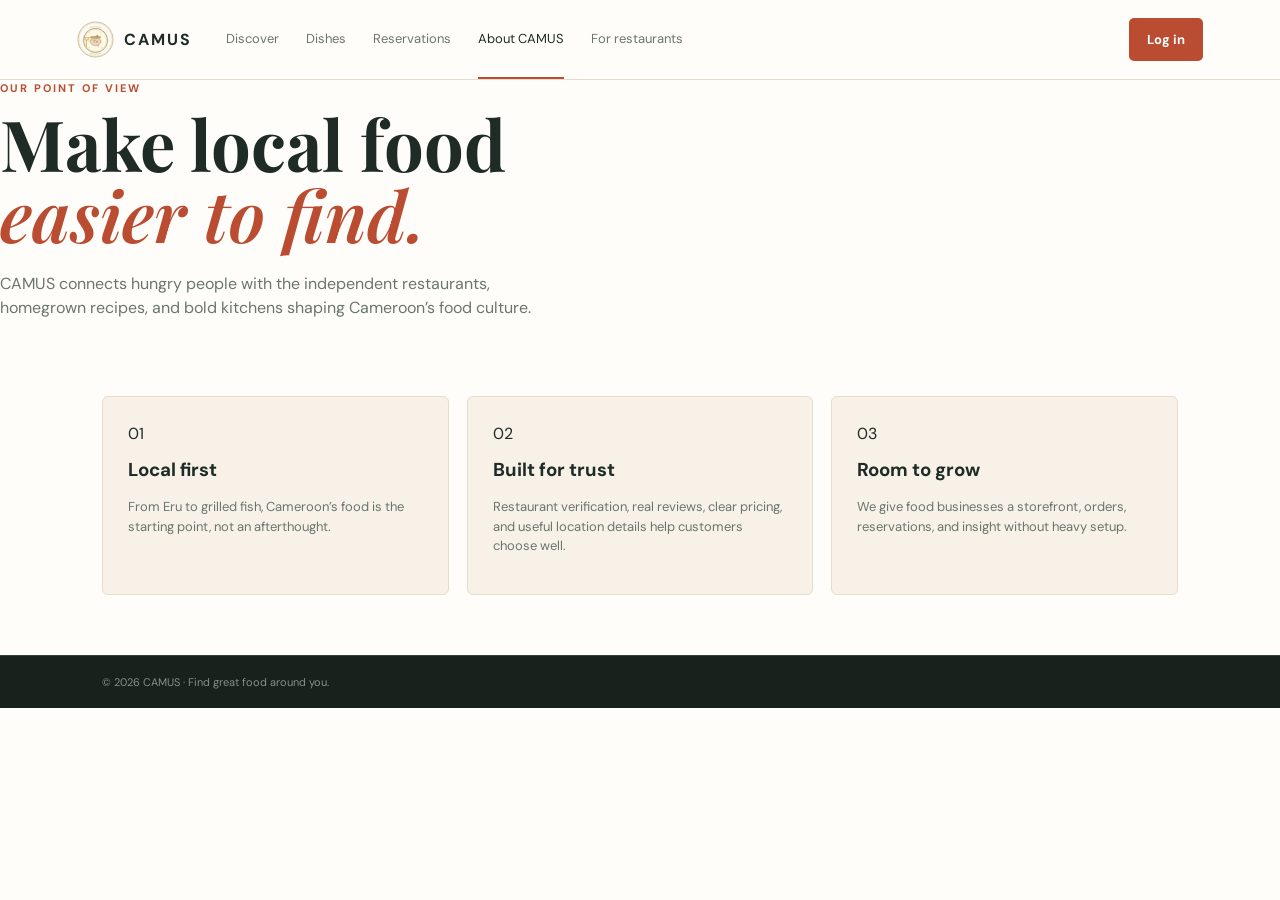
==== commit f6b64bfc: "Build CAMUS food marketplace foundation" ====
--- a/about.html
+++ b/about.html
@@ -1,29 +1 @@
-<!doctype html>
-<html lang="en">
-<head>
-  <meta charset="UTF-8">
-  <meta name="viewport" content="width=device-width, initial-scale=1.0">
-  <title>About Us - Camus Restau</title>
-  <link rel="stylesheet" href="style.css">
-</head>
-<body class="service-page">
-  <main class="site-shell">
-    <div class="paper-panel">
-      <header class="site-header">
-        <a href="index.html" class="brand" aria-label="Camus Restau home"><img src="logo.svg" alt="Camus Restau" class="brand-logo"><span>Camus</span></a>
-        <button class="mobile-menu" id="menuButton" aria-label="Toggle navigation" aria-expanded="false">☰</button>
-        <nav class="main-nav" id="mainNav" aria-label="Primary navigation">
-          <a href="index.html">Home</a><a href="menu.html">Menu</a><a href="reservations.html">Reservations</a><a href="deliveries.html">Deliveries</a><a href="catering.html">Catering</a><a href="about.html" class="active">About us</a><a href="index.html#contact">Contact us</a>
-        </nav>
-        <div class="header-actions"><button aria-label="Search" class="search-button">⌕</button><button aria-label="Shopping bag" data-message="Online ordering is coming soon">▢</button><button aria-label="Wishlist" data-message="Your wishlist is coming soon">♡</button><a href="login.html" class="login-button">Log In</a></div>
-      </header>
-
-      <section class="service-hero about-hero"><div><span class="eyebrow">Our table, your story</span><h1>Rooted in <span class="script-accent">Cameroon</span></h1><p>Camus Restau is a neighborhood kitchen in Yaoundé serving generous food, warm hospitality, and the flavors that bring people home.</p></div></section>
-      <section class="about-intro content-section"><div class="about-image"><img src="sample-pics/bg2.webp" alt="A warm dining room prepared for guests"></div><div class="section-copy"><span class="eyebrow">Since day one</span><h2>Food made with <span class="script-accent">feeling</span></h2><p>We started Camus to create a place where traditional recipes and contemporary cooking can share the same table. Our menu celebrates local produce, patient cooking, and the joy of eating together.</p><p>From a quick lunch to a family celebration, every plate leaves our kitchen with care.</p><a href="menu.html" class="primary-button">Explore Our Menu</a></div></section>
-      <section class="values-section content-section"><div class="section-heading"><span class="eyebrow">What guides us</span><h2>Our <span class="script-accent">values</span></h2></div><div class="feature-grid"><article class="feature-card"><span>✦</span><h3>Local at heart</h3><p>We source thoughtfully and let Cameroon’s ingredients lead the way.</p></article><article class="feature-card"><span>♡</span><h3>Generous always</h3><p>Good service means noticing the little details and making room for everyone.</p></article><article class="feature-card"><span>❧</span><h3>Made to gather</h3><p>Our food is designed for conversation, connection, and another helping.</p></article></div></section>
-      <footer class="site-footer"><div class="footer-content"><div class="footer-section"><h3>About</h3><a href="about.html">Our Story</a><a href="about.html#values">Our Values</a></div><div class="footer-section"><h3>Quick Links</h3><a href="menu.html">Menu</a><a href="reservations.html">Reservations</a><a href="catering.html">Catering</a></div><div class="footer-section"><h3>Contact</h3><a href="tel:+1234567890">(123) 456-7890</a><a href="mailto:info@camusrestau.com">info@camusrestau.com</a><a href="deliveries.html">Deliveries</a></div></div><div class="footer-bottom"><p>&copy; 2024 Camus Restau. All rights reserved.</p></div></footer>
-    </div>
-  </main>
-  <script src="js/app.js"></script>
-</body>
-</html>
+<!doctype html><html lang="en"><head><meta charset="UTF-8"><meta name="viewport" content="width=device-width,initial-scale=1"><title>About CAMUS</title><link rel="stylesheet" href="style.css"></head><body><main class="site-shell"><header class="site-header"><a class="brand" href="index.html"><img src="logo.svg" alt="CAMUS"><span>CAMUS</span></a><button class="mobile-menu" id="menuButton">☰</button><nav class="main-nav" id="mainNav"><a href="index.html">Discover</a><a href="menu.html">Dishes</a><a href="reservations.html">Reservations</a><a class="active" href="about.html">About CAMUS</a><a href="restaurant.html">For restaurants</a></nav><a class="login-button" href="login.html">Log in</a></header><section class="page-hero"><span class="eyebrow">Our point of view</span><h1>Make local food<br><em>easier to find.</em></h1><p>CAMUS connects hungry people with the independent restaurants, homegrown recipes, and bold kitchens shaping Cameroon’s food culture.</p></section><section class="page-content"><div class="feature-grid"><article class="feature-card"><span>01</span><h3>Local first</h3><p>From Eru to grilled fish, Cameroon’s food is the starting point, not an afterthought.</p></article><article class="feature-card"><span>02</span><h3>Built for trust</h3><p>Restaurant verification, real reviews, clear pricing, and useful location details help customers choose well.</p></article><article class="feature-card"><span>03</span><h3>Room to grow</h3><p>We give food businesses a storefront, orders, reservations, and insight without heavy setup.</p></article></div></section><footer class="footer-bottom">© 2026 CAMUS · Find great food around you.</footer></main></body></html>
--- a/style.css
+++ b/style.css
@@ -1,1718 +1,5 @@
-/* Global Styles */
-* {
-    margin: 0;
-    padding: 0;
-    box-sizing: border-box;
-}
-
-html {
-    scroll-behavior: smooth;
-}
-
-body {
-    font-family: -apple-system, BlinkMacSystemFont, "Segoe UI", Roboto, "Helvetica Neue", sans-serif;
-    line-height: 1.6;
-    color: #333;
-    background:
-        radial-gradient(circle at top, rgba(184, 134, 11, 0.12), transparent 25%),
-        linear-gradient(180deg, #f8f2e8 0%, #faf8f3 38%, #f3ead8 100%);
-}
-
-/* Layout */
-.site-shell {
-    max-width: 100%;
-    margin: 0 auto;
-    padding: 0;
-}
-
-.paper-panel {
-    max-width: 1200px;
-    margin: 0 auto;
-    background: linear-gradient(180deg, #fffefb 0%, #f9f3e8 100%);
-    min-height: 100vh;
-    display: flex;
-    flex-direction: column;
-    box-shadow: 0 10px 35px rgba(60, 40, 8, 0.08);
-    position: relative;
-}
-
-.paper-panel::before {
-    content: "";
-    position: absolute;
-    inset: 0;
-    background: radial-gradient(circle at 15% 20%, rgba(184, 134, 11, 0.08), transparent 18%),
-                radial-gradient(circle at 85% 10%, rgba(136, 101, 34, 0.08), transparent 18%),
-                radial-gradient(circle at 50% 100%, rgba(136, 101, 34, 0.06), transparent 28%);
-    pointer-events: none;
-}
-
-/* Header & Navigation */
-.site-header {
-    display: flex;
-    align-items: center;
-    justify-content: space-between;
-    gap: 20px;
-    padding: 20px 4%;
-    background: white;
-    border-bottom: 2px solid #f0e6d2;
-    flex-wrap: wrap;
-    position: sticky;
-    top: 0;
-    z-index: 10;
-}
-
-.brand {
-    display: flex;
-    align-items: center;
-    gap: 12px;
-    font-size: 22px;
-    font-weight: 700;
-    color: #886522;
-    text-decoration: none;
-    letter-spacing: 0.5px;
-}
-
-.brand-mark {
-    font-size: 28px;
-    background: linear-gradient(135deg, #886522, #b8860b);
-    -webkit-background-clip: text;
-    -webkit-text-fill-color: transparent;
-    background-clip: text;
-}
-
-.brand-logo {
-    width: 45px;
-    height: 45px;
-    object-fit: contain;
-    filter: drop-shadow(0 2px 4px rgba(0, 0, 0, 0.1));
-    transition: transform 0.3s ease;
-}
-
-.brand:hover .brand-logo {
-    transform: scale(1.05) rotate(-2deg);
-}
-
-.main-nav {
-    display: flex;
-    gap: 30px;
-    margin: 0 auto 0 0;
-    list-style: none;
-}
-
-.main-nav a {
-    text-decoration: none;
-    color: #333;
-    font-size: 14px;
-    font-weight: 500;
-    transition: color 0.3s ease;
-    position: relative;
-}
-
-.main-nav a:hover,
-.main-nav a.active {
-    color: #886522;
-}
-
-.main-nav a::after {
-    content: '';
-    position: absolute;
-    bottom: -4px;
-    left: 0;
-    width: 0;
-    height: 2px;
-    background: #886522;
-    transition: width 0.3s ease;
-}
-
-.main-nav a:hover::after,
-.main-nav a.active::after {
-    width: 100%;
-}
-
-.mobile-menu {
-    display: none;
-    background: none;
-    border: none;
-    font-size: 24px;
-    cursor: pointer;
-    color: #333;
-}
-
-.header-actions {
-    display: flex;
-    gap: 12px;
-    align-items: center;
-}
-
-.header-actions button {
-    background: none;
-    border: none;
-    font-size: 18px;
-    cursor: pointer;
-    padding: 8px;
-    color: #886522;
-    transition: transform 0.2s;
-}
-
-.header-actions button:hover {
-    transform: scale(1.15);
-}
-
-.login-button {
-    padding: 10px 20px !important;
-    border: 2px solid #886522 !important;
-    color: #886522 !important;
-    background: white !important;
-    border-radius: 6px;
-    font-weight: 600;
-    font-size: 14px !important;
-    transition: all 0.3s;
-}
-
-.login-button:hover {
-    background: #886522 !important;
-    color: white !important;
-}
-
-/* Hero Section */
-.hero {
-    display: grid;
-    grid-template-columns: 1fr 1fr;
-    gap: 50px;
-    align-items: center;
-    padding: 60px 4%;
-    background: linear-gradient(135deg, #faf8f3 0%, #f5f1e8 100%);
-}
-
-.hero-copy {
-    display: flex;
-    flex-direction: column;
-    gap: 20px;
-}
-
-.hero-copy h1 {
-    font-size: clamp(36px, 6vw, 56px);
-    line-height: 1.2;
-    color: #333;
-    font-weight: 700;
-}
-
-.eyebrow {
-    font-size: 13px;
-    color: #886522;
-    text-transform: uppercase;
-    letter-spacing: 2px;
-    font-weight: 700;
-}
-
-.script-accent {
-    font-style: italic;
-    color: #b8860b;
-    font-weight: 600;
-}
-
-.hero-copy p {
-    font-size: 16px;
-    line-height: 1.7;
-    color: #666;
-    max-width: 500px;
-}
-
-.hero-actions {
-    display: flex;
-    gap: 15px;
-    flex-wrap: wrap;
-    margin-top: 10px;
-}
-
-.primary-button,
-.secondary-button {
-    padding: 14px 28px;
-    font-size: 14px;
-    font-weight: 600;
-    border-radius: 8px;
-    cursor: pointer;
-    border: none;
-    transition: all 0.3s ease;
-    text-decoration: none;
-    display: inline-block;
-    text-align: center;
-}
-
-.primary-button {
-    background: linear-gradient(135deg, #886522, #b8860b);
-    color: white;
-    box-shadow: 0 4px 15px rgba(136, 101, 34, 0.3);
-}
-
-.primary-button:hover {
-    transform: translateY(-2px);
-    box-shadow: 0 6px 20px rgba(136, 101, 34, 0.4);
-}
-
-.secondary-button {
-    background: white;
-    border: 2px solid #886522;
-    color: #886522;
-}
-
-.secondary-button:hover {
-    background: #886522;
-    color: white;
-    transform: translateY(-2px);
-}
-
-.hours {
-    font-size: 15px;
-    color: #886522;
-    font-weight: 600;
-    margin-top: 10px;
-}
-
-.hero-visual {
-    position: relative;
-    display: flex;
-    justify-content: center;
-    align-items: center;
-}
-
-.plate-ring {
-    width: min(45vw, 420px);
-    aspect-ratio: 1;
-    border-radius: 50%;
-    border: 4px solid #886522;
-    display: flex;
-    align-items: center;
-    justify-content: center;
-    position: relative;
-    background: white;
-    box-shadow: 0 8px 30px rgba(0, 0, 0, 0.1);
-}
-
-.plate-frame {
-    width: 92%;
-    aspect-ratio: 1;
-    border-radius: 50%;
-    overflow: hidden;
-}
-
-.plate-frame img {
-    width: 100%;
-    height: 100%;
-    object-fit: cover;
-}
-
-.doodle,
-.garnish,
-.leaf-mark {
-    position: absolute;
-    font-size: 32px;
-    opacity: 0.8;
-}
-
-.pizza-doodle {
-    top: -10%;
-    left: 5%;
-    font-size: 48px;
-}
-
-.tomato {
-    font-size: 24px;
-    color: #e74c3c;
-}
-
-.tomato-one {
-    top: 15%;
-    right: 10%;
-}
-
-.tomato-two {
-    bottom: 20%;
-    right: 8%;
-}
-
-.onion {
-    top: 8%;
-    right: 15%;
-}
-
-.leaf-mark {
-    bottom: 10%;
-    left: 12%;
-    font-size: 28px;
-}
-
-/* Main Content Area */
-main {
-    flex: 1;
-}
-
-/* Reviews Section */
-.reviews-section {
-    padding: 80px 4%;
-    background: #faf8f3;
-}
-
-.section-heading-row {
-    display: flex;
-    justify-content: space-between;
-    align-items: flex-start;
-    margin-bottom: 50px;
-    gap: 30px;
-}
-
-.section-heading-row > div:first-child {
-    display: flex;
-    align-items: flex-start;
-    gap: 20px;
-    flex: 1;
-}
-
-.section-heading-row h2 {
-    font-size: clamp(28px, 5vw, 42px);
-    color: #333;
-    font-weight: 700;
-}
-
-.leaf-doodle {
-    font-size: 42px;
-    flex-shrink: 0;
-}
-
-.carousel-controls {
-    display: flex;
-    gap: 10px;
-    flex-shrink: 0;
-}
-
-.control {
-    width: 44px;
-    height: 44px;
-    border: 2px solid #ddd;
-    background: white;
-    cursor: pointer;
-    font-size: 18px;
-    border-radius: 8px;
-    transition: all 0.3s;
-    display: flex;
-    align-items: center;
-    justify-content: center;
-}
-
-.control.dark {
-    border-color: #333;
-    color: #333;
-}
-
-.control.dark:hover {
-    background: #333;
-    color: white;
-}
-
-.control.orange {
-    border-color: #886522;
-    color: #886522;
-}
-
-.control.orange:hover {
-    background: #886522;
-    color: white;
-    transform: scale(1.05);
-}
-
-.review-grid {
-    display: grid;
-    grid-template-columns: repeat(auto-fit, minmax(320px, 1fr));
-    gap: 25px;
-}
-
-.review-card {
-    background: white;
-    padding: 30px;
-    border-radius: 12px;
-    box-shadow: 0 2px 10px rgba(0, 0, 0, 0.05);
-    transition: all 0.3s ease;
-}
-
-.review-card:hover {
-    transform: translateY(-4px);
-    box-shadow: 0 8px 25px rgba(0, 0, 0, 0.1);
-}
-
-.review-card p {
-    font-size: 15px;
-    line-height: 1.7;
-    color: #666;
-    margin-bottom: 15px;
-}
-
-.review-author {
-    font-weight: 600;
-    color: #886522;
-    font-size: 14px;
-}
-
-.stars {
-    color: #ffc107;
-    font-size: 13px;
-    margin-top: 10px;
-}
-
-/* Menu Page */
-.menu-page {
-    background: #f2e7d8;
-}
-
-.menu-page .paper-panel {
-    background: rgba(255, 253, 250, 0.7);
-    backdrop-filter: blur(1.5px);
-}
-
-.menu-hero {
-    padding: 60px 4%;
-    color: white;
-    text-align: center;
-    position: relative;
-    overflow: hidden;
-    background: linear-gradient(135deg, rgba(61, 42, 16, 0.75), rgba(184, 134, 11, 0.42));
-}
-
-.menu-hero::before {
-    content: '';
-    position: absolute;
-    inset: 0;
-    background: url('sample-pics/bg2.webp') center center / cover no-repeat;
-    filter: saturate(1.18) contrast(1.12) brightness(0.82);
-    transform: scale(1.03);
-    z-index: 0;
-}
-
-.menu-hero::after {
-    content: '';
-    position: absolute;
-    inset: 0;
-    background: radial-gradient(circle at 20% 50%, rgba(255, 255, 255, 0.18) 0%, transparent 42%),
-                radial-gradient(circle at 80% 80%, rgba(0, 0, 0, 0.18) 0%, transparent 46%);
-    z-index: 1;
-    pointer-events: none;
-}
-
-.menu-hero > * {
-    position: relative;
-    z-index: 2;
-}
-
-.menu-hero h1 {
-    font-size: clamp(36px, 6vw, 52px);
-    margin-bottom: 15px;
-    font-weight: 800;
-    letter-spacing: 1px;
-    text-shadow: 0 2px 10px rgba(0, 0, 0, 0.2);
-    animation: fadeInDown 0.8s ease-out;
-}
-
-.menu-hero p {
-    font-size: 18px;
-    opacity: 0.95;
-    animation: fadeInUp 0.8s ease-out 0.2s both;
-    letter-spacing: 0.5px;
-}
-
-@keyframes fadeInDown {
-    from {
-        opacity: 0;
-        transform: translateY(-20px);
-    }
-    to {
-        opacity: 1;
-        transform: translateY(0);
-    }
-}
-
-.menu-container {
-    padding: 60px 4%;
-    max-width: 1000px;
-    margin: 0 auto;
-    animation: fadeIn 0.8s ease-out 0.3s both;
-    background: linear-gradient(180deg, rgba(255, 255, 255, 0.12), rgba(248, 241, 228, 0.72));
-    border-radius: 0 0 24px 24px;
-    position: relative;
-    z-index: 1;
-}
-
-@keyframes fadeIn {
-    from {
-        opacity: 0;
-    }
-    to {
-        opacity: 1;
-    }
-}
-
-.menu-category {
-    margin-bottom: 60px;
-    background: rgba(255, 255, 255, 0.72);
-    border: 1px solid rgba(136, 101, 34, 0.12);
-    border-radius: 18px;
-    padding: 28px 24px 12px;
-    box-shadow: 0 10px 30px rgba(80, 56, 16, 0.07);
-    backdrop-filter: blur(1px);
-}
-
-.menu-category h2 {
-    font-size: 32px;
-    color: #886522;
-    margin-bottom: 30px;
-    padding-bottom: 15px;
-    border-bottom: 3px solid #886522;
-    position: relative;
-    animation: slideInLeft 0.6s ease-out;
-}
-
-@keyframes slideInLeft {
-    from {
-        opacity: 0;
-        transform: translateX(-30px);
-    }
-    to {
-        opacity: 1;
-        transform: translateX(0);
-    }
-}
-
-.menu-item {
-    display: flex;
-    justify-content: space-between;
-    align-items: flex-start;
-    gap: 20px;
-    margin-bottom: 25px;
-    padding: 20px;
-    border: 1px solid rgba(224, 213, 199, 0.9);
-    border-radius: 12px;
-    transition: all 0.3s ease;
-    background: linear-gradient(180deg, rgba(255,255,255,0.96), rgba(249,244,234,0.92));
-    animation: slideInRight 0.6s ease-out;
-}
-
-.menu-item:nth-child(1) {
-    animation-delay: 0.1s;
-}
-
-.menu-item:nth-child(2) {
-    animation-delay: 0.2s;
-}
-
-.menu-item:nth-child(3) {
-    animation-delay: 0.3s;
-}
-
-.menu-item:nth-child(4) {
-    animation-delay: 0.4s;
-}
-
-.menu-item:nth-child(5) {
-    animation-delay: 0.5s;
-}
-
-.menu-item:nth-child(6) {
-    animation-delay: 0.6s;
-}
-
-@keyframes slideInRight {
-    from {
-        opacity: 0;
-        transform: translateX(-20px);
-    }
-    to {
-        opacity: 1;
-        transform: translateX(0);
-    }
-}
-
-.menu-item:hover {
-    background: #faf8f3;
-    transform: translateX(8px);
-    box-shadow: 0 4px 12px rgba(136, 101, 34, 0.1);
-    border-bottom-color: #886522;
-}
-
-.menu-item:last-child {
-    border-bottom: 1px solid #f0e6d2;
-}
-
-.item-info h3 {
-    font-size: 18px;
-    color: #333;
-    margin-bottom: 8px;
-    font-weight: 700;
-    letter-spacing: 0.3px;
-}
-
-.item-description {
-    font-size: 14px;
-    color: #666;
-    line-height: 1.6;
-    margin-bottom: 8px;
-}
-
-.item-price {
-    font-size: 18px;
-    color: #886522;
-    font-weight: 700;
-    white-space: nowrap;
-    background: linear-gradient(135deg, rgba(136, 101, 34, 0.1), rgba(184, 134, 11, 0.1));
-    padding: 6px 12px;
-    border-radius: 6px;
-}
-
-.item-info {
-    flex: 1;
-}
-
-/* Reservation Page */
-.reservation-hero {
-    padding: 60px 4%;
-    background:
-        radial-gradient(circle at top left, rgba(184, 134, 11, 0.15), transparent 28%),
-        linear-gradient(135deg, #f2e7d5, #faf8f3 52%, #f3ebdd);
-    text-align: center;
-    border-bottom: 2px solid #e0d5c7;
-    position: relative;
-    overflow: hidden;
-}
-
-.reservation-hero::before {
-    content: "";
-    position: absolute;
-    inset: 0;
-    background: radial-gradient(circle at 85% 30%, rgba(136, 101, 34, 0.08), transparent 20%);
-    pointer-events: none;
-}
-
-.reservation-hero h1 {
-    font-size: clamp(36px, 6vw, 52px);
-    color: #333;
-    margin-bottom: 15px;
-    font-weight: 800;
-    letter-spacing: 1px;
-    animation: slideDown 0.6s ease-out;
-}
-
-.reservation-hero p {
-    font-size: 16px;
-    color: #666;
-    animation: slideUp 0.6s ease-out 0.1s both;
-}
-
-@keyframes slideDown {
-    from {
-        opacity: 0;
-        transform: translateY(-20px);
-    }
-    to {
-        opacity: 1;
-        transform: translateY(0);
-    }
-}
-
-@keyframes slideUp {
-    from {
-        opacity: 0;
-        transform: translateY(20px);
-    }
-    to {
-        opacity: 1;
-        transform: translateY(0);
-    }
-}
-
-.reservation-container {
-    max-width: 600px;
-    margin: 60px auto;
-    padding: 40px;
-    background: linear-gradient(180deg, #fffdfb, #f5efe5);
-    border: 1px solid rgba(136, 101, 34, 0.12);
-    border-radius: 16px;
-    box-shadow: 0 18px 35px rgba(72, 48, 14, 0.09);
-    animation: fadeInUp 0.6s ease-out;
-}
-
-@keyframes fadeInUp {
-    from {
-        opacity: 0;
-        transform: translateY(30px);
-    }
-    to {
-        opacity: 1;
-        transform: translateY(0);
-    }
-}
-
-.form-group {
-    margin-bottom: 25px;
-    animation: fadeIn 0.6s ease-out;
-}
-
-.form-group label {
-    display: block;
-    margin-bottom: 10px;
-    font-weight: 600;
-    color: #333;
-    font-size: 14px;
-    letter-spacing: 0.3px;
-}
-
-.form-group input,
-.form-group select,
-.form-group textarea {
-    width: 100%;
-    padding: 13px 15px;
-    border: 2px solid #e0d5c7;
-    border-radius: 8px;
-    font-size: 14px;
-    font-family: inherit;
-    transition: all 0.3s ease;
-    background: #fafafa;
-}
-
-.form-group input:hover,
-.form-group select:hover,
-.form-group textarea:hover {
-    border-color: #d4c4b8;
-    background: white;
-}
-
-.form-group input:focus,
-.form-group select:focus,
-.form-group textarea:focus {
-    outline: none;
-    border-color: #886522;
-    background: white;
-    box-shadow: 0 0 0 4px rgba(136, 101, 34, 0.15);
-    transform: translateY(-1px);
-}
-
-.form-row {
-    display: grid;
-    grid-template-columns: 1fr 1fr;
-    gap: 20px;
-}
-
-.form-row .form-group {
-    margin-bottom: 25px;
-    animation: fadeIn 0.6s ease-out;
-}
-
-.form-row .form-group:nth-child(1) {
-    animation-delay: 0.1s;
-}
-
-.form-row .form-group:nth-child(2) {
-    animation-delay: 0.2s;
-}
-
-.submit-button {
-    width: 100%;
-    padding: 16px;
-    background: linear-gradient(135deg, #886522, #b8860b);
-    color: white;
-    border: none;
-    border-radius: 8px;
-    font-size: 16px;
-    font-weight: 700;
-    cursor: pointer;
-    transition: all 0.3s ease;
-    margin-top: 20px;
-    letter-spacing: 0.5px;
-    box-shadow: 0 4px 15px rgba(136, 101, 34, 0.3);
-}
-
-.submit-button:hover {
-    transform: translateY(-2px);
-    box-shadow: 0 8px 25px rgba(136, 101, 34, 0.45);
-}
-
-.submit-button:active {
-    transform: translateY(0);
-    box-shadow: 0 2px 8px rgba(136, 101, 34, 0.3);
-}
-
-/* Footer */
-.site-footer {
-    max-width: 100%;
-    background: #2d2416;
-    color: #b8860b;
-    padding: 40px 4%;
-    margin-top: auto;
-}
-
-.footer-content {
-    max-width: 1200px;
-    margin: 0 auto;
-    display: grid;
-    grid-template-columns: repeat(auto-fit, minmax(250px, 1fr));
-    gap: 40px;
-    margin-bottom: 30px;
-}
-
-.footer-section h3 {
-    color: #f0e6d2;
-    margin-bottom: 15px;
-    font-weight: 600;
-}
-
-.footer-section a {
-    display: block;
-    color: #b8860b;
-    text-decoration: none;
-    margin-bottom: 10px;
-    transition: color 0.3s;
-}
-
-.footer-section a:hover {
-    color: #f0e6d2;
-}
-
-.footer-bottom {
-    border-top: 1px solid #444;
-    padding-top: 20px;
-    text-align: center;
-    font-size: 12px;
-    color: #999;
-}
-
-/* Info Box Styling */
-.info-box {
-    background: linear-gradient(135deg, #f5f1e8, #faf8f3);
-    padding: 25px;
-    border-radius: 10px;
-    margin-top: 30px;
-    border-left: 5px solid #886522;
-    box-shadow: 0 4px 12px rgba(136, 101, 34, 0.1);
-    transition: all 0.3s ease;
-}
-
-.info-box:hover {
-    box-shadow: 0 6px 20px rgba(136, 101, 34, 0.15);
-    transform: translateY(-2px);
-}
-
-.info-box h3 {
-    color: #886522;
-    margin-bottom: 10px;
-    font-size: 18px;
-    font-weight: 700;
-}
-
-.info-box p {
-    color: #666;
-    font-size: 14px;
-    line-height: 1.6;
-    margin-bottom: 10px;
-}
-
-.info-box p:last-child {
-    margin-bottom: 0;
-}
-
-/* Feature Cards */
-.feature-card {
-    text-align: center;
-    padding: 30px 20px;
-    border-radius: 12px;
-    background: white;
-    transition: all 0.3s ease;
-    box-shadow: 0 2px 8px rgba(0, 0, 0, 0.05);
-}
-
-.feature-card:hover {
-    transform: translateY(-8px);
-    box-shadow: 0 12px 30px rgba(136, 101, 34, 0.15);
-}
-
-.feature-card span {
-    font-size: 48px;
-    display: block;
-    margin-bottom: 15px;
-    animation: pulse 2s ease-in-out infinite;
-}
-
-@keyframes pulse {
-    0%, 100% {
-        transform: scale(1);
-    }
-    50% {
-        transform: scale(1.05);
-    }
-}
-
-/* Checkbox Styling */
-input[type="checkbox"] {
-    width: 18px;
-    height: 18px;
-    cursor: pointer;
-    accent-color: #886522;
-}
-
-input[type="checkbox"]:hover {
-    filter: brightness(0.9);
-}
-
-/* Login & Sign Up Page */
-.login-container {
-    flex: 1;
-    display: flex;
-    align-items: center;
-    justify-content: center;
-    padding: 60px 4%;
-    background: linear-gradient(135deg, #f5f1e8 0%, #faf8f3 100%);
-}
-
-.login-card,
-.signup-card {
-    width: 100%;
-    max-width: 450px;
-    background: white;
-    padding: 45px;
-    border-radius: 12px;
-    box-shadow: 0 8px 30px rgba(0, 0, 0, 0.1);
-    animation: slideInUp 0.6s ease-out;
-}
-
-.login-header {
-    text-align: center;
-    margin-bottom: 35px;
-    animation: fadeIn 0.6s ease-out;
-}
-
-.login-header h1 {
-    font-size: 32px;
-    color: #333;
-    margin-bottom: 10px;
-    font-weight: 800;
-}
-
-.login-header p {
-    color: #666;
-    font-size: 14px;
-}
-
-.login-form,
-.signup-form {
-    display: flex;
-    flex-direction: column;
-    gap: 20px;
-}
-
-.login-form .form-group,
-.signup-form .form-group {
-    margin-bottom: 0;
-    animation: fadeIn 0.6s ease-out;
-}
-
-.login-form .form-group:nth-child(1) {
-    animation-delay: 0.1s;
-}
-
-.login-form .form-group:nth-child(2) {
-    animation-delay: 0.2s;
-}
-
-.login-form .form-group:nth-child(3) {
-    animation-delay: 0.3s;
-}
-
-.signup-form .form-row .form-group {
-    animation: fadeIn 0.6s ease-out;
-}
-
-.login-form label,
-.signup-form label {
-    font-weight: 600;
-    color: #333;
-    font-size: 13px;
-    margin-bottom: 8px;
-    display: block;
-}
-
-.login-form input,
-.signup-form input,
-.login-form textarea,
-.signup-form textarea {
-    width: 100%;
-    padding: 12px 14px;
-    border: 2px solid #e0d5c7;
-    border-radius: 8px;
-    font-size: 14px;
-    font-family: inherit;
-    transition: all 0.3s ease;
-    background: #fafafa;
-}
-
-.login-form input:hover,
-.signup-form input:hover {
-    border-color: #d4c4b8;
-    background: white;
-}
-
-.login-form input:focus,
-.signup-form input:focus {
-    outline: none;
-    border-color: #886522;
-    background: white;
-    box-shadow: 0 0 0 3px rgba(136, 101, 34, 0.15);
-}
-
-.password-wrapper {
-    position: relative;
-    display: flex;
-    align-items: center;
-}
-
-.password-wrapper input {
-    flex: 1;
-    padding-right: 45px;
-}
-
-.toggle-password {
-    position: absolute;
-    right: 12px;
-    background: none;
-    border: none;
-    cursor: pointer;
-    font-size: 18px;
-    padding: 6px;
-    color: #886522;
-    transition: transform 0.2s;
-}
-
-.toggle-password:hover {
-    transform: scale(1.2);
-}
-
-.form-options {
-    display: flex;
-    justify-content: space-between;
-    align-items: center;
-    font-size: 13px;
-    margin-bottom: 5px;
-}
-
-.remember-me {
-    display: flex;
-    align-items: center;
-    gap: 6px;
-}
-
-.remember-me input[type="checkbox"] {
-    width: 16px;
-    height: 16px;
-    accent-color: #886522;
-}
-
-.remember-me label {
-    margin: 0;
-    cursor: pointer;
-    color: #666;
-}
-
-.forgot-password {
-    color: #886522;
-    text-decoration: none;
-    font-weight: 500;
-    transition: color 0.3s;
-}
-
-.forgot-password:hover {
-    color: #b8860b;
-    text-decoration: underline;
-}
-
-.login-submit {
-    background: linear-gradient(135deg, #886522, #b8860b);
-    color: white;
-    border: none;
-    padding: 14px;
-    border-radius: 8px;
-    font-size: 15px;
-    font-weight: 700;
-    cursor: pointer;
-    transition: all 0.3s ease;
-    margin-top: 10px;
-    letter-spacing: 0.5px;
-    box-shadow: 0 4px 15px rgba(136, 101, 34, 0.3);
-}
-
-.login-submit:hover {
-    transform: translateY(-2px);
-    box-shadow: 0 6px 20px rgba(136, 101, 34, 0.4);
-}
-
-.login-submit:active {
-    transform: translateY(0);
-    box-shadow: 0 2px 8px rgba(136, 101, 34, 0.3);
-}
-
-.signup-section {
-    text-align: center;
-    padding-top: 20px;
-    border-top: 1px solid #e0d5c7;
-    font-size: 14px;
-    color: #666;
-    animation: fadeIn 0.6s ease-out 0.4s both;
-}
-
-.signup-section a {
-    color: #886522;
-    text-decoration: none;
-    font-weight: 600;
-    transition: color 0.3s;
-}
-
-.signup-section a:hover {
-    color: #b8860b;
-    text-decoration: underline;
-}
-
-.demo-info {
-    background: linear-gradient(135deg, #f5f1e8, #faf8f3);
-    padding: 15px;
-    border-radius: 8px;
-    border-left: 4px solid #886522;
-    font-size: 12px;
-    color: #666;
-    margin-top: 20px;
-    animation: fadeIn 0.6s ease-out 0.5s both;
-}
-
-.demo-info p {
-    margin: 0;
-    line-height: 1.6;
-}
-
-.error-message {
-    color: #e74c3c;
-    font-size: 12px;
-    margin-top: 5px;
-    display: block;
-    min-height: 16px;
-    animation: slideDown 0.3s ease-out;
-}
-
-.error-message:empty {
-    display: none;
-}
-
-/* Menu Search Styles */
-.menu-search-section {
-    padding: 30px 4%;
-    background: white;
-    border-bottom: 2px solid #f0e6d2;
-    display: flex;
-    justify-content: center;
-    animation: fadeIn 0.6s ease-out;
-}
-
-.search-box {
-    width: 100%;
-    max-width: 500px;
-    position: relative;
-}
-
-.search-box input {
-    width: 100%;
-    padding: 14px 18px 14px 45px;
-    border: 2px solid #e0d5c7;
-    border-radius: 8px;
-    font-size: 14px;
-    font-family: inherit;
-    transition: all 0.3s ease;
-    background: #fafafa;
-}
-
-.search-box input:focus {
-    outline: none;
-    border-color: #886522;
-    background: white;
-    box-shadow: 0 0 0 3px rgba(136, 101, 34, 0.15);
-}
-
-.search-box::before {
-    content: '⌕';
-    position: absolute;
-    left: 14px;
-    top: 50%;
-    transform: translateY(-50%);
-    color: #886522;
-    font-size: 16px;
-    pointer-events: none;
-}
-
-.no-results {
-    text-align: center;
-    padding: 40px 20px;
-    color: #666;
-    font-size: 16px;
-}
-
-.no-results span {
-    font-size: 48px;
-    display: block;
-    margin-bottom: 15px;
-    opacity: 0.5;
-}
-
-.menu-item.hidden {
-    display: none;
-}
-
-.menu-item.highlighted {
-    background: linear-gradient(135deg, #fff9e6, #fef4d4);
-    border-left: 4px solid #b8860b;
-}
-
-/* About, catering, and delivery pages */
-.login-button {
-    display: inline-block;
-    text-decoration: none;
-    text-align: center;
-}
-
-.service-hero {
-    min-height: 360px;
-    padding: 80px 8%;
-    display: flex;
-    align-items: center;
-    position: relative;
-    overflow: hidden;
-    background: #f3ead8;
-}
-
-.service-hero::before {
-    content: '';
-    position: absolute;
-    inset: 0;
-    background: linear-gradient(90deg, rgba(45, 36, 22, 0.82), rgba(45, 36, 22, 0.22)), url('sample-pics/bg2.webp') center / cover;
-}
-
-.service-hero > * {
-    position: relative;
-    z-index: 1;
-}
-
-.service-hero h1 {
-    max-width: 650px;
-    color: white;
-    font-size: clamp(38px, 7vw, 64px);
-    line-height: 1.1;
-    margin: 14px 0 18px;
-}
-
-.service-hero p {
-    max-width: 560px;
-    color: rgba(255, 255, 255, 0.92);
-    font-size: 17px;
-    line-height: 1.7;
-}
-
-.content-section {
-    padding: 76px 8%;
-}
-
-.section-heading {
-    margin-bottom: 38px;
-}
-
-.section-heading h2,
-.section-copy h2,
-.service-form-copy h2 {
-    color: #333;
-    font-size: clamp(30px, 5vw, 46px);
-    line-height: 1.15;
-    margin-top: 10px;
-}
-
-.feature-grid {
-    display: grid;
-    grid-template-columns: repeat(3, 1fr);
-    gap: 24px;
-}
-
-.values-section,
-.steps-grid {
-    background: #f5f1e8;
-}
-
-.feature-card strong {
-    display: block;
-    color: #b8860b;
-    font-size: 18px;
-    margin-bottom: 14px;
-}
-
-.feature-card h3 {
-    margin-bottom: 10px;
-}
-
-.feature-card p,
-.section-copy p,
-.service-form-copy p {
-    color: #666;
-    font-size: 15px;
-    line-height: 1.7;
-}
-
-.about-intro {
-    display: grid;
-    grid-template-columns: minmax(280px, 0.9fr) 1.1fr;
-    gap: 60px;
-    align-items: center;
-}
-
-.about-image {
-    min-height: 380px;
-    overflow: hidden;
-    border-radius: 12px;
-    box-shadow: 0 16px 35px rgba(72, 48, 14, 0.14);
-}
-
-.about-image img {
-    width: 100%;
-    height: 100%;
-    min-height: 380px;
-    object-fit: cover;
-}
-
-.section-copy p {
-    margin: 18px 0;
-}
-
-.service-form-section {
-    display: grid;
-    grid-template-columns: 0.8fr 1.2fr;
-    gap: 60px;
-    padding: 76px 8%;
-    background: #fffdfb;
-}
-
-.contact-note {
-    border-left: 4px solid #b8860b;
-    padding-left: 16px;
-    margin-top: 25px;
-}
-
-.service-form {
-    display: grid;
-    grid-template-columns: 1fr 1fr;
-    gap: 12px 18px;
-    padding: 30px;
-    background: #f5f1e8;
-    border: 1px solid #e0d5c7;
-    border-radius: 12px;
-}
-
-.service-form label {
-    color: #333;
-    font-weight: 600;
-    font-size: 13px;
-    align-self: end;
-}
-
-.service-form input,
-.service-form select,
-.service-form textarea {
-    width: 100%;
-    padding: 12px 14px;
-    border: 2px solid #e0d5c7;
-    border-radius: 8px;
-    background: white;
-    font: inherit;
-    grid-column: span 1;
-}
-
-.service-form textarea,
-.service-form textarea + .submit-button {
-    grid-column: 1 / -1;
-}
-
-.service-form input:focus,
-.service-form select:focus,
-.service-form textarea:focus {
-    outline: none;
-    border-color: #886522;
-    box-shadow: 0 0 0 3px rgba(136, 101, 34, 0.15);
-}
-
-.service-form .submit-button {
-    grid-column: 1 / -1;
-}
-
-.delivery-hero {
-    justify-content: space-between;
-    gap: 40px;
-}
-
-.delivery-route {
-    width: min(34vw, 280px);
-    display: flex;
-    align-items: center;
-    gap: 12px;
-    color: white;
-    font-size: 28px;
-}
-
-.delivery-route i {
-    flex: 1;
-    border-top: 3px dashed #f0c86a;
-}
-
-@media (max-width: 768px) {
-    .service-hero,
-    .content-section,
-    .service-form-section {
-        padding: 55px 5%;
-    }
-
-    .feature-grid,
-    .about-intro,
-    .service-form-section {
-        grid-template-columns: 1fr;
-    }
-
-    .about-image,
-    .about-image img {
-        min-height: 260px;
-    }
-
-    .delivery-route {
-        display: none;
-    }
-
-    .service-form {
-        grid-template-columns: 1fr;
-    }
-
-    .service-form input,
-    .service-form select,
-    .service-form textarea,
-    .service-form .submit-button {
-        grid-column: 1;
-    }
-}
-
-.signup-form .form-row {
-    display: grid;
-    grid-template-columns: 1fr 1fr;
-    gap: 15px;
-}
-
-.signup-form .form-row .form-group {
-    margin-bottom: 0;
-}
-
-.form-group.terms {
-    display: flex;
-    align-items: flex-start;
-    gap: 8px;
-    margin-bottom: 0;
-    margin-top: 10px;
-}
-
-.form-group.terms input[type="checkbox"] {
-    width: 16px;
-    height: 16px;
-    margin-top: 3px;
-    flex-shrink: 0;
-}
-
-.form-group.terms label {
-    margin: 0;
-    font-weight: 500;
-    color: #666;
-    cursor: pointer;
-}
-
-@media (max-width: 1024px) {
-    .hero {
-        grid-template-columns: 1fr;
-        padding: 40px 4%;
-    }
-
-    .hero-visual {
-        order: -1;
-    }
-
-    .plate-ring {
-        width: min(60vw, 350px);
-    }
-
-    .main-nav {
-        gap: 20px;
-    }
-
-    .main-nav a {
-        font-size: 13px;
-    }
-}
-
-@media (max-width: 768px) {
-    .site-header {
-        padding: 15px 4%;
-    }
-
-    .brand {
-        font-size: 18px;
-    }
-
-    .main-nav {
-        position: absolute;
-        top: 60px;
-        left: 0;
-        right: 0;
-        background: white;
-        flex-direction: column;
-        gap: 0;
-        padding: 20px;
-        border-bottom: 2px solid #f0e6d2;
-        max-height: 0;
-        overflow: hidden;
-        transition: max-height 0.3s ease;
-        display: none;
-    }
-
-    .main-nav.is-open {
-        display: flex;
-        max-height: 500px;
-    }
-
-    .main-nav a {
-        padding: 12px 0;
-        border-bottom: 1px solid #f0e6d2;
-    }
-
-    .mobile-menu {
-        display: block;
-    }
-
-    .header-actions {
-        width: 100%;
-        margin-top: 10px;
-        justify-content: flex-end;
-    }
-
-    .hero-actions {
-        flex-direction: column;
-    }
-
-    .hero-visual {
-        order: -1;
-        margin-bottom: 10px;
-    }
-
-    .primary-button,
-    .secondary-button {
-        width: 100%;
-    }
-
-    .section-heading-row {
-        flex-direction: column;
-        align-items: flex-start;
-    }
-
-    .carousel-controls {
-        margin-top: 20px;
-    }
-
-    .form-row {
-        grid-template-columns: 1fr;
-    }
-
-    .menu-item {
-        flex-direction: column;
-    }
-
-    .review-grid {
-        grid-template-columns: 1fr;
-    }
-
-    .footer-content {
-        grid-template-columns: 1fr;
-        gap: 30px;
-    }
-}
-
-@media (max-width: 480px) {
-    .site-header {
-        padding: 12px 3%;
-    }
-
-    .brand {
-        font-size: 16px;
-    }
-
-    .hero {
-        padding: 30px 3%;
-    }
-
-    .hero-copy h1 {
-        font-size: 28px;
-    }
-
-    .hero-copy p {
-        font-size: 14px;
-    }
-
-    .hero-visual {
-        margin-top: 30px;
-    }
-
-    .plate-ring {
-        width: min(80vw, 280px);
-    }
-
-    .primary-button,
-    .secondary-button {
-        padding: 12px 20px;
-        font-size: 13px;
-    }
-
-    .reviews-section {
-        padding: 40px 3%;
-    }
-
-    .menu-container {
-        padding: 40px 3%;
-    }
-
-    .menu-category h2 {
-        font-size: 24px;
-    }
-
-    .item-info h3 {
-        font-size: 16px;
-    }
-
-    .reservation-container {
-        padding: 25px;
-        margin: 40px 0;
-    }
-
-    .form-group input,
-    .form-group select,
-    .form-group textarea {
-        padding: 10px 12px;
-        font-size: 16px;
-    }
-
-    .info-box {
-        padding: 20px;
-    }
-
-    .feature-card {
-        padding: 25px 15px;
-    }
-
-    .feature-card span {
-        font-size: 36px;
-    }
-}
+@import url('https://fonts.googleapis.com/css2?family=DM+Sans:wght@400;500;600;700&family=Playfair+Display:ital,wght@0,600;0,700;1,600;1,700&display=swap');
+:root{--ink:#1f2c25;--muted:#69766d;--cream:#f7f1e7;--paper:#fffdf9;--red:#ba4c32;--yellow:#e3ba57;--line:#e5dccd;--green:#dce8d7}*{box-sizing:border-box}html{scroll-behavior:smooth}body{margin:0;color:var(--ink);font-family:'DM Sans',sans-serif;background:var(--cream);line-height:1.5}a{text-decoration:none;color:inherit}button,input,select,textarea{font:inherit}.site-shell{max-width:1440px;margin:auto;background:var(--paper);min-height:100vh}.site-header{height:80px;display:flex;align-items:center;gap:34px;padding:0 6%;background:rgba(255,253,249,.95);border-bottom:1px solid var(--line);position:sticky;top:0;z-index:10}.brand{display:flex;align-items:center;gap:10px;font-weight:700;letter-spacing:2px;color:var(--ink)}.brand img{width:37px;height:37px;object-fit:contain}.main-nav{display:flex;align-items:center;gap:27px;margin-right:auto}.main-nav a{color:#6c756d;font-size:13px;padding:29px 0;border-bottom:2px solid transparent}.main-nav a:hover,.main-nav a.active{color:var(--ink);border-color:var(--red)}.header-actions{display:flex;align-items:center;gap:13px}.icon-button,.mobile-menu{border:0;background:transparent;color:var(--ink);cursor:pointer;font-size:16px}.cart-count{display:inline-grid;place-items:center;min-width:16px;height:16px;padding:0 4px;margin-left:-5px;background:var(--red);border-radius:10px;color:white;font-size:10px;vertical-align:top}.login-button,.primary-button,.outline-button{display:inline-block;padding:12px 18px;border-radius:5px;border:0;cursor:pointer;font-weight:700;font-size:13px}.login-button,.primary-button{background:var(--red);color:#fff}.login-button:hover,.primary-button:hover{background:#913d2a}.outline-button{border:1px solid #f7ddd3;color:#fff;background:transparent}.outline-button:hover{background:#fff;color:var(--red)}.mobile-menu{display:none}.eyebrow{display:block;color:var(--red);font-size:11px;text-transform:uppercase;letter-spacing:2px;font-weight:700}.home-hero{display:grid;grid-template-columns:1fr 1fr;gap:6%;padding:84px 9%;background:var(--cream);overflow:hidden}.home-hero-copy{align-self:center}.home-hero h1,.section h2,.dish-banner h2,.city-section h2,.owner-banner h2,.page-hero h1{font-family:'Playfair Display',serif;font-size:clamp(42px,5.5vw,72px);line-height:1.02;margin:11px 0 21px}.home-hero h1 em,.section h2 em,.dish-banner h2 em,.city-section h2 em,.owner-banner h2 em,.page-hero h1 em{color:var(--red);font-weight:600}.home-hero-copy>p{max-width:510px;color:var(--muted);font-size:17px}.marketplace-search{display:flex;align-items:center;gap:12px;max-width:590px;padding:8px 8px 8px 17px;margin-top:28px;background:white;border:1px solid var(--line);border-radius:6px;box-shadow:0 12px 25px #56472a12}.marketplace-search i{color:var(--red)}.marketplace-search input{flex:1;min-width:0;border:0;outline:0;background:transparent}.marketplace-search .primary-button{width:auto;padding:12px 20px}.location-picker{display:flex;align-items:center;gap:9px;margin-top:15px;color:var(--muted);font-size:13px}.location-picker i{color:var(--red)}.location-picker button{border:0;background:transparent;color:var(--red);text-decoration:underline;cursor:pointer;font-size:12px}.proof-row{display:flex;align-items:center;gap:8px;margin-top:30px;color:var(--muted);font-size:11px}.proof-row b{color:var(--ink);font-size:19px;margin-left:11px}.proof-row b:first-child{margin-left:0}.home-hero-art{min-height:480px;position:relative}.hero-food{width:77%;height:480px;display:block;margin-left:auto;object-fit:cover;border-radius:46% 46% 8px 8px;transform:rotate(3deg);box-shadow:25px 26px 0 var(--yellow)}.hero-note{position:absolute;left:0;bottom:34px;padding:15px 19px;background:#fff;border-left:4px solid var(--red);box-shadow:0 10px 25px #56472a22;transform:rotate(-3deg)}.hero-note>*{display:block}.hero-note strong{color:var(--red);font-size:11px;text-transform:uppercase}.hero-note span{font-weight:600;font-size:14px;margin:4px 0}.hero-note b{font-size:12px}.hero-word{position:absolute;right:0;top:7%;font-family:'Playfair Display';font-style:italic;color:var(--red);font-size:20px;transform:rotate(12deg)}.section{padding:78px 8%}.section.light{background:#fffdf9}.section.discovery{background:var(--cream)}.section-head{display:flex;justify-content:space-between;align-items:flex-end;gap:25px;margin-bottom:31px}.section h2,.dish-banner h2,.city-section h2,.owner-banner h2{font-size:clamp(32px,4vw,50px);margin:5px 0 0}.arrow-link{color:var(--red);font-weight:700;font-size:13px}.category-grid{display:grid;grid-template-columns:repeat(5,1fr);gap:13px}.category-tile{min-height:155px;padding:20px;border-radius:6px;transition:transform .2s,box-shadow .2s}.category-tile:hover{transform:translateY(-5px);box-shadow:0 12px 25px #3a3e3015}.category-tile span{display:block;font-size:30px;margin-bottom:22px}.category-tile strong,.category-tile small{display:block}.category-tile strong{font-size:15px}.category-tile small{color:var(--muted);font-size:11px;margin-top:3px}.green{background:var(--green)}.yellow{background:#f3dfa5}.red{background:#efcabc}.blue{background:#d6e6e8}.orange{background:#f2d4b2}.filter-row{display:flex;flex-wrap:wrap;gap:8px}.filter-chip,.city-pill{padding:8px 13px;border:1px solid #d4ccbf;border-radius:20px;background:transparent;color:var(--muted);cursor:pointer;font-size:12px}.filter-chip.active,.filter-chip:hover{background:var(--ink);border-color:var(--ink);color:#fff}.restaurant-grid{display:grid;grid-template-columns:repeat(3,1fr);gap:18px}.restaurant-card{overflow:hidden;background:#fffdf9;border:1px solid var(--line);border-radius:6px}.restaurant-photo{height:220px;position:relative}.restaurant-photo img{width:100%;height:100%;object-fit:cover}.badge{position:absolute;top:14px;left:14px;padding:6px 9px;border-radius:3px;background:var(--ink);color:#fff;text-transform:uppercase;font-size:10px;font-weight:700;letter-spacing:1px}.badge.warm{background:var(--red)}.favorite-button{position:absolute;right:13px;top:12px;width:34px;height:34px;border:0;border-radius:50%;background:#fff;color:var(--red);font-size:21px;cursor:pointer}.favorite-button.is-saved{background:var(--red);color:#fff}.restaurant-body{padding:18px}.title-line,.card-foot{display:flex;justify-content:space-between;align-items:center;gap:10px}.title-line h3{font-size:19px;margin:0}.title-line strong{color:var(--red);font-size:13px}.restaurant-body p{color:var(--muted);font-size:13px;margin:5px 0 15px}.restaurant-body>small{color:var(--muted);font-size:11px}.restaurant-body small i{color:var(--red)}.card-foot{border-top:1px solid #eee6d9;margin-top:17px;padding-top:13px;font-size:12px}.card-foot a{color:var(--red);font-weight:700}.open{color:#397c49}.open i{display:inline-block;width:7px;height:7px;border-radius:50%;background:#4a9b58;margin-right:5px}.dish-banner{display:flex;justify-content:space-between;align-items:center;gap:40px;margin:0 8%;padding:45px 6%;background:var(--green);border-radius:6px}.dish-banner p,.owner-banner p{max-width:480px;color:var(--muted);margin-bottom:24px}.dish-images{display:flex;align-items:center;width:300px;height:225px;flex-shrink:0}.dish-images img{width:155px;height:190px;object-fit:cover;border:7px solid white;box-shadow:0 9px 20px #26352822}.dish-images img:first-child{transform:rotate(-7deg);z-index:1}.dish-images img:last-child{transform:rotate(8deg);margin-left:-26px}.city-section{display:flex;justify-content:space-between;align-items:center;gap:40px;padding:75px 8%;background:var(--ink);color:#fff}.city-section h2{color:#fff}.city-list{display:flex;flex-wrap:wrap;justify-content:flex-end;gap:10px;max-width:550px}.city-pill{text-align:left;color:#e2e8df;border-color:#556459}.city-pill small{display:block;color:#a6b3a6;font-size:10px}.city-pill.active,.city-pill:hover{background:var(--yellow);border-color:var(--yellow);color:var(--ink)}.owner-banner{display:flex;justify-content:space-between;align-items:center;gap:30px;padding:75px 8%;background:var(--red);color:#fff}.owner-banner h2{color:#fff}.owner-banner p{color:#f8ddd4}.site-footer{display:grid;grid-template-columns:2fr 1fr 1.3fr 1.1fr;gap:30px;padding:53px 8% 38px;background:#16221b;color:#dbe3d9}.site-footer .brand{color:#fff;margin-bottom:10px}.site-footer p{color:#a8b4a8;font-size:13px}.site-footer h3{margin:0 0 14px;color:#fff;font-size:13px}.site-footer>div>a:not(.brand){display:block;color:#a8b4a8;font-size:12px;margin:9px 0}.footer-bottom{padding:18px 8%;border-top:1px solid #334137;background:#16221b;color:#849286;font-size:11px}
++.page-hero{padding:70px 8%;background:var(--cream)}.page-hero h1{max-width:720px}.page-hero p{max-width:550px;color:var(--muted);font-size:16px}.page-content{padding:60px 8%;background:#fffdf9}.form-shell{max-width:760px;margin:auto;padding:35px;background:#fff;border:1px solid var(--line);border-radius:6px}.form-shell h2{font-family:'Playfair Display';font-size:34px;margin-top:0}.form-grid{display:grid;grid-template-columns:1fr 1fr;gap:18px}.form-group{margin-bottom:17px}.form-group.full{grid-column:1/-1}.form-group label{display:block;margin-bottom:7px;color:var(--ink);font-size:12px;font-weight:700}.form-group input,.form-group select,.form-group textarea{width:100%;padding:12px;border:1px solid var(--line);border-radius:4px;outline:0;background:#fff}.form-group input:focus,.form-group select:focus,.form-group textarea:focus{border-color:var(--red)}.submit-button{border:0;border-radius:5px;padding:13px 20px;background:var(--red);color:#fff;font-weight:700;cursor:pointer}.feature-grid{display:grid;grid-template-columns:repeat(3,1fr);gap:18px}.feature-card{padding:25px;background:var(--cream);border:1px solid var(--line);border-radius:6px}.feature-card h3{margin:10px 0 5px}.feature-card p{color:var(--muted);font-size:13px}.dashboard{background:#f1ede5;min-height:calc(100vh - 80px);padding:45px 8%}.dashboard-grid{display:grid;grid-template-columns:repeat(4,1fr);gap:15px}.metric{padding:20px;background:#fff;border:1px solid var(--line);border-radius:5px}.metric small{color:var(--muted)}.metric strong{display:block;font-size:29px;margin-top:7px}.dashboard-panel{margin-top:20px;padding:25px;background:#fff;border:1px solid var(--line);border-radius:5px}.dashboard-panel h2{font-family:'Playfair Display';margin-top:0}
++@media(max-width:900px){.site-header{gap:18px}.main-nav{gap:14px}.home-hero{grid-template-columns:1fr;padding-top:60px}.home-hero-art{min-height:390px}.hero-food{height:390px}.category-grid{grid-template-columns:repeat(3,1fr)}.restaurant-grid{grid-template-columns:1fr 1fr}.city-section,.owner-banner{align-items:flex-start;flex-direction:column}.city-list{justify-content:flex-start}.dish-banner{align-items:flex-start;flex-direction:column}.site-footer{grid-template-columns:1fr 1fr}.dashboard-grid{grid-template-columns:1fr 1fr}}
++@media(max-width:620px){.site-header{height:auto;min-height:72px;padding:12px 5%;flex-wrap:wrap}.main-nav{display:none;order:5;width:100%;flex-direction:column;align-items:stretch;gap:0}.main-nav.is-open{display:flex}.main-nav a{padding:12px 0}.mobile-menu{display:block;order:2}.header-actions{margin-left:auto}.home-hero,.section,.city-section,.owner-banner{padding-left:5%;padding-right:5%}.home-hero h1{font-size:47px}.hero-food{width:82%}.category-grid,.restaurant-grid,.feature-grid,.form-grid,.dashboard-grid{grid-template-columns:1fr}.category-tile{min-height:125px}.section-head{align-items:flex-start;flex-direction:column}.marketplace-search{flex-wrap:wrap}.marketplace-search .primary-button{width:100%}.dish-banner{margin:0 5%;padding:32px 7%}.dish-images{align-self:center;transform:scale(.85);margin:-13px 0}.site-footer{grid-template-columns:1fr 1fr;padding-left:5%;padding-right:5%}.page-hero,.page-content{padding-left:5%;padding-right:5%}.form-shell{padding:22px 17px}}
